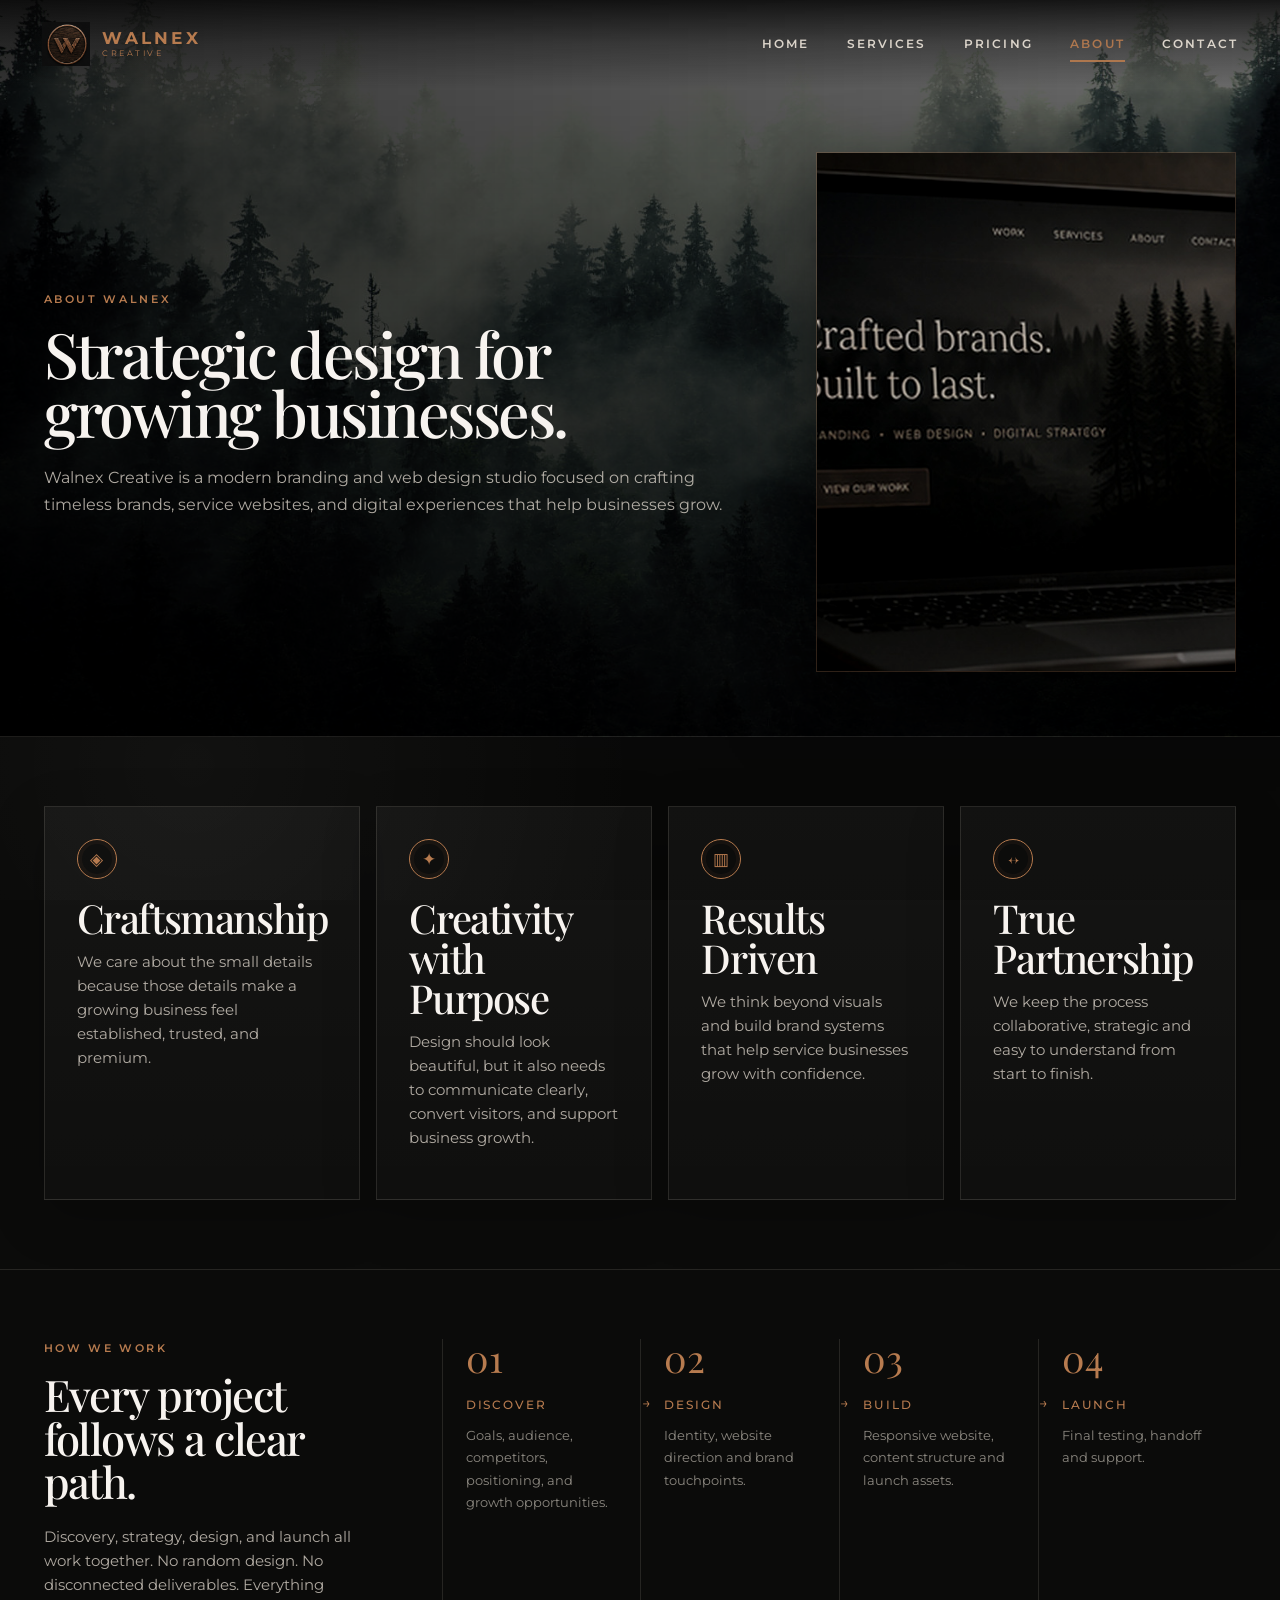
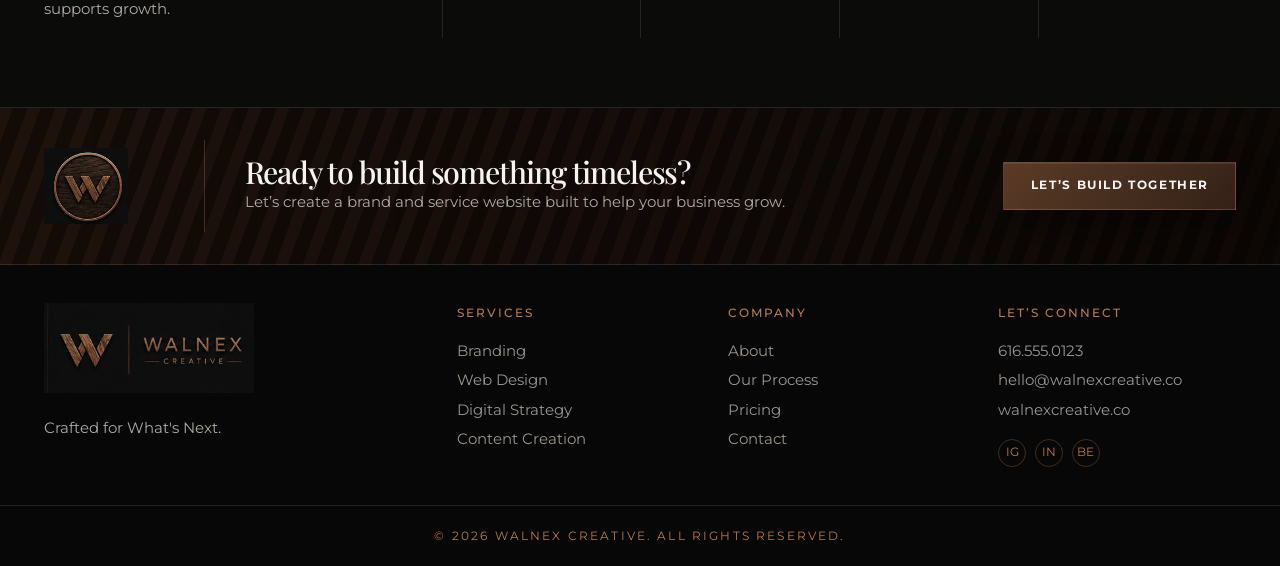
==== about.html @ 5d233078 "Add files via upload" ====
<!DOCTYPE html>
<html lang="en">
<head>
  <meta charset="UTF-8" />
  <meta name="viewport" content="width=device-width, initial-scale=1.0" />
  <meta name="description" content="Walnex Creative is a modern branding and web design studio crafting timeless brand experiences." />
  <meta name="theme-color" content="#0b0b0a" />
  <!-- Walnex Creative v2.6.4 -->
  <title>About | Walnex Creative</title>
  <link rel="preconnect" href="https://fonts.googleapis.com">
  <link rel="preconnect" href="https://fonts.gstatic.com" crossorigin>
  <link href="https://fonts.googleapis.com/css2?family=Montserrat:wght@300;400;500;600;700;800&family=Playfair+Display:wght@500;600;700;800&display=swap" rel="stylesheet">
  <link rel="icon" href="assets/images/favicon.svg" type="image/svg+xml" />
  <link rel="stylesheet" href="assets/css/styles.css" />
</head>
<body>
<div class="grain" aria-hidden="true"></div>
<header class="site-header" id="top">
  <a class="brand" href="index.html" aria-label="Walnex Creative home">
    <img class="brand-badge" src="assets/images/walnex-mark-round.png" alt="" />
    <span class="brand-copy"><strong>WALNEX</strong><small>CREATIVE</small></span>
  </a>
  <button class="nav-toggle" type="button" aria-expanded="false" aria-controls="site-nav" aria-label="Toggle navigation">
    <span></span><span></span>
  </button>
  <nav class="site-nav" id="site-nav" aria-label="Primary navigation">
    <a class="" href="index.html">Home</a>
<a class="" href="services.html">Services</a>
<a class="" href="pricing.html">Pricing</a>
<a class="active" href="about.html">About</a>
<a class="" href="contact.html">Contact</a>
  </nav>
</header>
<main>

<section class="page-hero split-hero">
  <div class="reveal">
    <p class="eyebrow">About Walnex</p>
    <h1>Strategic design for growing businesses.</h1>
    <p>Walnex Creative is a modern branding and web design studio focused on crafting timeless brands, service websites, and digital experiences that help businesses grow.</p>
  </div>
  <img class="about-image reveal" src="assets/images/work-card-laptop.jpg" alt="Dark website mockup on laptop" />
</section>

<section class="section values-grid">
  <article class="value-card reveal"><span class="circle-icon">◈</span><h2>Craftsmanship</h2><p>We care about the small details because those details make a growing business feel established, trusted, and premium.</p></article>
  <article class="value-card reveal"><span class="circle-icon">✦</span><h2>Creativity with Purpose</h2><p>Design should look beautiful, but it also needs to communicate clearly, convert visitors, and support business growth.</p></article>
  <article class="value-card reveal"><span class="circle-icon">▥</span><h2>Results Driven</h2><p>We think beyond visuals and build brand systems that help service businesses grow with confidence.</p></article>
  <article class="value-card reveal"><span class="circle-icon">↔</span><h2>True Partnership</h2><p>We keep the process collaborative, strategic and easy to understand from start to finish.</p></article>
</section>

<section class="section process-section" id="process">
  <div class="section-kicker reveal">
    <p class="eyebrow">How we work</p>
    <h2>Every project follows a clear path.</h2>
    <p>Discovery, strategy, design, and launch all work together. No random design. No disconnected deliverables. Everything supports growth.</p>
  </div>
  <div class="process-row">
    <article class="process-step reveal"><span>01</span><h3>Discover</h3><p>Goals, audience, competitors, positioning, and growth opportunities.</p></article>
    <article class="process-step reveal"><span>02</span><h3>Design</h3><p>Identity, website direction and brand touchpoints.</p></article>
    <article class="process-step reveal"><span>03</span><h3>Build</h3><p>Responsive website, content structure and launch assets.</p></article>
    <article class="process-step reveal"><span>04</span><h3>Launch</h3><p>Final testing, handoff and support.</p></article>
  </div>
</section>

</main>
<footer class="site-footer">
  <div class="footer-cta">
    <img src="assets/images/walnex-mark-round.png" alt="" />
    <div class="footer-rule"></div>
    <div>
      <h2>Ready to build something timeless?</h2>
      <p>Let’s create a brand and service website built to help your business grow.</p>
    </div>
    <a class="button wood-button" href="contact.html">Let’s build together</a>
  </div>
  <div class="footer-main">
    <div class="footer-brand">
      <img src="assets/images/walnex-logo-horizontal.png" alt="Walnex Creative" />
      <p>Crafted for What's Next.</p>
    </div>
    <div>
      <h3>Services</h3>
      <a href="services.html#branding">Branding</a>
      <a href="services.html#web">Web Design</a>
      <a href="services.html#strategy">Digital Strategy</a>
      <a href="services.html#content">Content Creation</a>
    </div>
    <div>
      <h3>Company</h3>
      <a href="about.html">About</a>
      <a href="about.html#process">Our Process</a>
      <a href="pricing.html">Pricing</a>
      <a href="contact.html">Contact</a>
    </div>
    <div>
      <h3>Let’s Connect</h3>
      <a href="tel:+16165550123">616.555.0123</a>
      <a href="mailto:hello@walnexcreative.co">hello@walnexcreative.co</a>
      <a href="https://walnexcreative.co">walnexcreative.co</a>
      <div class="social-row"><span>IG</span><span>IN</span><span>BE</span></div>
    </div>
  </div>
  <div class="footer-bottom">© <span id="year"></span> Walnex Creative. All rights reserved.</div>
</footer>
<script src="assets/js/main.js"></script>
</body>
</html>
---- assets/css/styles.css ----
:root{
  --charcoal:#0b0b0a;
  --charcoal-2:#111111;
  --ink:#171717;
  --walnut:#4b3326;
  --copper:#b77b4f;
  --copper-2:#8f5a37;
  --sand:#e9e1d6;
  --ivory:#f7f3ef;
  --slate:#6d6a67;
  --forest:#203327;
  --line:rgba(183,123,79,.32);
  --line-soft:rgba(233,225,214,.12);
  --shadow:0 28px 80px rgba(0,0,0,.55);
  --serif:"Playfair Display", Georgia, serif;
  --sans:"Montserrat", Arial, sans-serif;
}

*{box-sizing:border-box}
html{scroll-behavior:smooth}
body{
  margin:0;
  background:var(--charcoal);
  color:var(--sand);
  font-family:var(--sans);
  font-size:15.5px;
  line-height:1.65;
  overflow-x:hidden;
}
body::before{
  content:"";
  position:fixed;
  inset:0;
  pointer-events:none;
  background:
    radial-gradient(circle at 50% 0%, rgba(183,123,79,.12), transparent 42%),
    radial-gradient(circle at 15% 85%, rgba(255,255,255,.04), transparent 34%),
    linear-gradient(180deg, rgba(255,255,255,.035), transparent 20%, rgba(0,0,0,.25));
  z-index:-2;
}
.grain{
  position:fixed;
  inset:0;
  opacity:.25;
  pointer-events:none;
  z-index:999;
  mix-blend-mode:soft-light;
  background-image:
    linear-gradient(0deg, rgba(255,255,255,.03) 1px, transparent 1px),
    linear-gradient(90deg, rgba(255,255,255,.02) 1px, transparent 1px);
  background-size:5px 5px;
}
a{color:inherit;text-decoration:none}
img{display:block;max-width:100%}
p{margin:0 0 1rem;color:rgba(233,225,214,.74)}
h1,h2,h3{margin:0;color:var(--ivory);font-weight:500}
h1,h2{font-family:var(--serif)}
h1{font-size:clamp(4rem,8vw,8.8rem);line-height:.92;letter-spacing:-.04em}
h2{font-size:clamp(2.35rem,4vw,4.7rem);line-height:1;letter-spacing:-.035em}
h3{font-size:1.05rem;letter-spacing:.16em;text-transform:uppercase}
.eyebrow{
  color:var(--copper);
  text-transform:uppercase;
  font-weight:600;
  letter-spacing:.22em;
  font-size:.78rem;
  margin-bottom:1rem;
}
.copper-rule{
  width:72px;
  height:2px;
  background:var(--copper);
  margin:2rem 0 1.5rem;
}
.button{
  display:inline-flex;
  align-items:center;
  justify-content:center;
  min-height:56px;
  padding:0 2rem;
  border:1px solid var(--line);
  text-transform:uppercase;
  letter-spacing:.14em;
  font-size:.82rem;
  font-weight:700;
  transition:.35s ease;
}
.wood-button{
  color:var(--ivory);
  background:
    linear-gradient(135deg, rgba(92,60,39,.98), rgba(52,34,24,.98)),
    repeating-linear-gradient(110deg, rgba(255,255,255,.06) 0 2px, transparent 2px 9px);
  box-shadow:inset 0 1px rgba(255,255,255,.08), 0 16px 40px rgba(0,0,0,.35);
}
.button:hover{transform:translateY(-2px);border-color:rgba(183,123,79,.75);box-shadow:0 18px 50px rgba(0,0,0,.45)}
.text-link{
  display:inline-flex;
  gap:.5rem;
  align-items:center;
  color:var(--copper);
  text-transform:uppercase;
  letter-spacing:.14em;
  font-size:.82rem;
  font-weight:700;
}
.text-link span{transition:.25s ease}
.text-link:hover span{transform:translateX(4px)}

.site-header{
  position:fixed;
  inset:0 0 auto 0;
  z-index:100;
  display:flex;
  justify-content:space-between;
  align-items:center;
  padding:2rem clamp(1.2rem,4vw,4.5rem);
  background:linear-gradient(180deg, rgba(7,7,7,.86), rgba(7,7,7,.35), transparent);
  transition:.35s ease;
}
.site-header.scrolled{
  padding-top:1rem;
  padding-bottom:1rem;
  background:rgba(8,8,8,.88);
  backdrop-filter:blur(18px);
  border-bottom:1px solid var(--line-soft);
}
.brand{
  display:flex;
  align-items:center;
  gap:.75rem;
  min-width:230px;
}
.brand-badge{
  width:58px;
  height:58px;
  object-fit:contain;
}
.brand-copy strong{
  display:block;
  color:var(--copper);
  font-size:1.28rem;
  letter-spacing:.20em;
  line-height:1;
}
.brand-copy small{
  display:block;
  color:var(--copper);
  font-size:.58rem;
  letter-spacing:.32em;
  line-height:1.2;
  margin-top:.18rem;
}
.site-nav{display:flex;gap:3.1rem;align-items:center}
.site-nav a{
  position:relative;
  color:var(--sand);
  font-size:.78rem;
  text-transform:uppercase;
  letter-spacing:.20em;
  font-weight:600;
  opacity:.92;
}
.site-nav a::after{
  content:"";
  position:absolute;
  left:0;
  bottom:-.55rem;
  width:100%;
  height:2px;
  background:var(--copper);
  transform:scaleX(0);
  transform-origin:left;
  transition:.28s ease;
}
.site-nav a:hover::after,.site-nav a.active::after{transform:scaleX(1)}
.site-nav a.active{color:var(--copper)}
.nav-toggle{display:none}

.hero{
  position:relative;
  min-height:760px;
  height:100vh;
  display:flex;
  align-items:center;
  padding:9rem clamp(1.4rem,7vw,8rem) 6rem;
  border-bottom:1px solid var(--line-soft);
  overflow:hidden;
}
.hero-bg{
  position:absolute;
  inset:0;
  background:
    radial-gradient(circle at 58% 24%, rgba(233,225,214,.08), transparent 28%),
    linear-gradient(90deg, rgba(0,0,0,.88) 0%, rgba(0,0,0,.72) 34%, rgba(0,0,0,.40) 60%, rgba(0,0,0,.82) 100%),
    linear-gradient(180deg, rgba(0,0,0,.18) 0%, rgba(0,0,0,.38) 38%, rgba(0,0,0,.78) 100%),
    url("../images/forest-reference-1.png") center center / cover no-repeat;
  transform:none;
}
.hero-content{
  position:relative;
  z-index:1;
  width:min(760px, 92vw);
  margin-left:clamp(0rem,2vw,3rem);
  margin-top:5rem;
}
.hero-content h1{
  text-shadow:0 18px 38px rgba(0,0,0,.55);
}
.hero-lede{
  max-width:520px;
  font-size:1.25rem;
  color:rgba(233,225,214,.78);
  margin-bottom:2rem;
}

.service-band{
  display:grid;
  grid-template-columns:repeat(4,1fr);
  border-bottom:1px solid var(--line-soft);
  background:linear-gradient(180deg, rgba(18,18,18,.96), rgba(10,10,10,.98));
}
.band-item{
  display:flex;
  gap:1.35rem;
  min-height:142px;
  padding:2rem clamp(1.2rem,2.4vw,3rem);
  border-right:1px solid var(--line-soft);
  align-items:flex-start;
}
.band-item:last-child{border-right:0}
.circle-icon{
  flex:0 0 auto;
  width:48px;
  height:48px;
  display:grid;
  place-items:center;
  border:1px solid var(--copper);
  border-radius:999px;
  color:var(--copper);
  font-family:var(--serif);
  font-size:1.35rem;
  background:rgba(0,0,0,.35);
  box-shadow:inset 0 0 0 4px rgba(183,123,79,.06);
}
.band-item h3{color:var(--copper);font-size:.82rem;margin-bottom:.35rem}
.band-item p{font-size:.95rem;margin:0;color:rgba(233,225,214,.62)}

.section{
  padding:clamp(4rem,7vw,8rem) clamp(1.4rem,4vw,4.5rem);
  border-bottom:1px solid var(--line-soft);
}
.work-preview{
  display:grid;
  grid-template-columns:minmax(220px, 28%) 1fr;
  gap:clamp(2rem,4vw,4.5rem);
  align-items:start;
}
.section-kicker h2{margin-bottom:1.4rem}
.section-kicker p:not(.eyebrow){max-width:390px}
.case-grid{
  display:grid;
  grid-template-columns:repeat(3,1fr);
  gap:1rem;
}
.case-card{
  background:rgba(255,255,255,.035);
  border:1px solid var(--line-soft);
  overflow:hidden;
  transition:.35s ease;
}
.case-card:hover{transform:translateY(-6px);border-color:rgba(183,123,79,.55);box-shadow:var(--shadow)}
.case-card img{
  height:310px;
  width:100%;
  object-fit:cover;
  filter:saturate(.82) contrast(1.08) brightness(.72);
}
.case-card div{
  position:relative;
  padding:1.4rem 1.25rem;
  min-height:116px;
}
.case-card h3{font-size:.82rem;color:var(--ivory);margin-bottom:.4rem}
.case-card p{font-size:.95rem;margin:0;color:rgba(233,225,214,.58)}
.case-card span{
  position:absolute;
  right:1.2rem;
  bottom:1.4rem;
  color:var(--copper);
  font-size:1.4rem;
}

.process-section{
  display:grid;
  grid-template-columns:minmax(250px,28%) 1fr;
  gap:clamp(2rem,5vw,5.5rem);
}
.process-row{
  display:grid;
  grid-template-columns:repeat(4,1fr);
  gap:0;
}
.process-step{
  position:relative;
  padding:0 2rem;
  border-left:1px solid var(--line-soft);
}
.process-step::after{
  content:"→";
  position:absolute;
  top:3.3rem;
  right:-.65rem;
  color:var(--copper);
}
.process-step:last-child::after{display:none}
.process-step span{
  display:block;
  color:var(--copper);
  font-family:var(--serif);
  font-size:3rem;
  line-height:1;
  margin-bottom:1.2rem;
}
.process-step h3{color:var(--copper);font-size:.82rem;margin-bottom:.6rem}
.process-step p{font-size:.95rem;margin:0;color:rgba(233,225,214,.58)}

.footer-cta{
  display:grid;
  grid-template-columns:120px 1px 1fr auto;
  gap:2.5rem;
  align-items:center;
  padding:2.5rem clamp(1.4rem,4vw,4.5rem);
  background:
    linear-gradient(90deg, rgba(0,0,0,.30), rgba(0,0,0,.65)),
    repeating-linear-gradient(110deg, #2b1a12 0 12px, #1a100b 12px 26px);
  border-bottom:1px solid var(--line-soft);
}
.footer-cta img{width:110px;height:110px;object-fit:contain}
.footer-rule{height:92px;background:var(--line)}
.footer-cta h2{font-size:2.3rem;margin-bottom:.2rem}
.footer-cta p{margin:0}

.site-footer{background:#070707}
.footer-main{
  display:grid;
  grid-template-columns:1.6fr repeat(3,1fr);
  gap:2rem;
  padding:3rem clamp(1.4rem,4vw,4.5rem);
  border-bottom:1px solid var(--line-soft);
}
.footer-brand img{width:250px;margin-bottom:1.5rem}
.footer-main h3{
  color:var(--copper);
  font-size:.78rem;
  margin-bottom:1rem;
}
.footer-main a{
  display:block;
  color:rgba(233,225,214,.65);
  margin:.35rem 0;
}
.footer-main a:hover{color:var(--copper)}
.social-row{display:flex;gap:.55rem;margin-top:1rem}
.social-row span{
  width:28px;height:28px;display:grid;place-items:center;
  border:1px solid var(--line);border-radius:50%;color:var(--copper);font-size:.72rem;
}
.footer-bottom{
  text-align:center;
  padding:1.25rem;
  color:var(--copper);
  text-transform:uppercase;
  letter-spacing:.18em;
  font-size:.75rem;
}

/* Interior pages */
.page-hero{
  padding:12rem clamp(1.4rem,4vw,4.5rem) 5rem;
  border-bottom:1px solid var(--line-soft);
  background:
    linear-gradient(90deg, rgba(0,0,0,.86), rgba(0,0,0,.64)),
    linear-gradient(180deg, rgba(0,0,0,.15), rgba(0,0,0,.80)),
    url("../images/forest-reference-1.png") center center / cover no-repeat;
}
.compact-hero>div{max-width:860px}
.page-hero h1{
  font-size:clamp(3.5rem,6.5vw,7.3rem);
  max-width:950px;
  margin-bottom:1.4rem;
}
.page-hero p:not(.eyebrow){font-size:1.2rem;max-width:720px}
.split-hero{
  display:grid;
  grid-template-columns:1fr minmax(300px, 420px);
  gap:4rem;
  align-items:center;
}
.about-image{
  height:520px;
  width:100%;
  object-fit:cover;
  border:1px solid var(--line);
  box-shadow:var(--shadow);
  filter:saturate(.85) contrast(1.05) brightness(.8);
}
.service-detail-grid{
  display:grid;
  grid-template-columns:repeat(2,1fr);
  gap:1rem;
}
.service-detail,.value-card,.price-card,.contact-card,.proposal-card{
  background:linear-gradient(180deg, rgba(255,255,255,.045), rgba(255,255,255,.018));
  border:1px solid var(--line-soft);
  box-shadow:0 16px 50px rgba(0,0,0,.22);
}
.service-detail{
  padding:2rem;
  display:grid;
  gap:1rem;
}
.service-detail h2{font-size:3rem}
.service-detail ul,.proposal-card ol{
  margin:1rem 0 0;
  padding-left:1.2rem;
  color:rgba(233,225,214,.7);
}
.service-detail li,.proposal-card li{margin:.35rem 0}
.pricing-strip{
  display:grid;
  grid-template-columns:minmax(240px,26%) 1fr;
  gap:3rem;
}
.price-grid{
  display:grid;
  grid-template-columns:repeat(3,1fr);
  gap:1rem;
}
.price-grid.standalone{grid-template-columns:repeat(3,1fr)}
.price-card{padding:2rem;position:relative}
.price-card.featured{
  border-color:rgba(183,123,79,.72);
  background:linear-gradient(180deg, rgba(183,123,79,.14), rgba(255,255,255,.025));
}
.price-card h3{
  font-family:var(--serif);
  text-transform:none;
  letter-spacing:-.02em;
  font-size:2.3rem;
  color:var(--ivory);
}
.price-card strong{
  display:block;
  color:var(--copper);
  font-family:var(--serif);
  font-size:2.7rem;
  font-weight:500;
  margin:1rem 0;
}
.portfolio-grid{
  display:grid;
  gap:1.25rem;
}
.portfolio-card{
  display:grid;
  grid-template-columns:minmax(320px, 42%) 1fr;
  gap:0;
  border:1px solid var(--line-soft);
  background:rgba(255,255,255,.035);
  min-height:420px;
}
.portfolio-card img{
  width:100%;
  height:100%;
  object-fit:cover;
  filter:saturate(.8) contrast(1.05) brightness(.75);
}
.portfolio-card div{
  display:flex;
  flex-direction:column;
  justify-content:center;
  padding:clamp(2rem,5vw,5rem);
}
.portfolio-card h2{margin-bottom:1rem}
.values-grid{
  display:grid;
  grid-template-columns:repeat(4,1fr);
  gap:1rem;
}
.value-card{padding:2rem}
.value-card h2{
  font-size:2.5rem;
  margin:1.2rem 0 .8rem;
}
.contact-card{
  padding:2rem;
}
.contact-card img{width:180px;margin:0 0 1rem auto}
.contact-card h2{font-size:2.7rem;margin-bottom:1rem}
.contact-card a{display:block;color:var(--copper);margin:.5rem 0}
.contact-section{
  display:grid;
  grid-template-columns:1.25fr .75fr;
  gap:1rem;
  align-items:start;
}
.contact-form{
  display:grid;
  grid-template-columns:repeat(2,1fr);
  gap:1rem;
  background:rgba(255,255,255,.035);
  border:1px solid var(--line-soft);
  padding:2rem;
}
.contact-form label{
  display:grid;
  gap:.45rem;
  color:var(--copper);
  text-transform:uppercase;
  letter-spacing:.14em;
  font-size:.76rem;
  font-weight:700;
}
.contact-form label:nth-child(5){grid-column:1/-1}
input,select,textarea{
  width:100%;
  background:#090909;
  border:1px solid var(--line-soft);
  color:var(--ivory);
  padding:1rem;
  font:inherit;
  letter-spacing:0;
  text-transform:none;
}
textarea{resize:vertical}
.contact-form button{justify-self:start}
.proposal-card{padding:2rem}
.proposal-card h2{font-size:2.7rem;margin-bottom:1rem}

/* Reveal */
.reveal{opacity:0;transform:translateY(24px);transition:opacity .75s ease, transform .75s ease}
.reveal.visible{opacity:1;transform:translateY(0)}

@media (max-width: 1050px){
  .service-band,.case-grid,.price-grid,.values-grid{grid-template-columns:repeat(2,1fr)}
  .work-preview,.process-section,.pricing-strip,.contact-section,.split-hero{grid-template-columns:1fr}
  .process-row{grid-template-columns:repeat(2,1fr);gap:2rem}
  .process-step{border-left:0;border-top:1px solid var(--line-soft);padding:1.5rem 0 0}
  .process-step::after{display:none}
  .footer-cta{grid-template-columns:90px 1fr;gap:1.5rem}
  .footer-rule{display:none}
  .footer-cta .button{grid-column:1/-1;justify-self:start}
  .footer-main{grid-template-columns:1fr 1fr}
  .portfolio-card{grid-template-columns:1fr}
  .portfolio-card img{height:360px}
}

@media (max-width: 820px){
  .site-header{padding:1rem 1.2rem;background:rgba(7,7,7,.9);backdrop-filter:blur(14px)}
  .brand{min-width:0}
  .brand-badge{width:48px;height:48px}
  .brand-copy strong{font-size:1.1rem}
  .site-nav{
    position:fixed;
    top:75px;
    right:1rem;
    left:1rem;
    display:grid;
    gap:0;
    background:rgba(8,8,8,.96);
    border:1px solid var(--line);
    padding:.75rem;
    transform:translateY(-14px);
    opacity:0;
    pointer-events:none;
    transition:.25s ease;
  }
  .site-nav.open{opacity:1;transform:translateY(0);pointer-events:auto}
  .site-nav a{padding:1rem;border-bottom:1px solid var(--line-soft)}
  .site-nav a:last-child{border-bottom:0}
  .nav-toggle{
    display:grid;
    gap:6px;
    border:0;
    background:transparent;
    padding:.75rem;
  }
  .nav-toggle span{display:block;width:28px;height:2px;background:var(--copper)}
  .hero{min-height:760px;padding:8rem 1.4rem 4rem}
  h1{font-size:clamp(3.6rem,17vw,6rem)}
  .service-band,.case-grid,.price-grid,.values-grid,.service-detail-grid,.contact-form{grid-template-columns:1fr}
  .band-item{border-right:0;border-bottom:1px solid var(--line-soft)}
  .footer-main{grid-template-columns:1fr}
}


/* v2.2 Typography + service-business refinements */
.hero-content h1,
.page-hero h1,
.section-kicker h2,
.portfolio-card h2,
.price-card h3,
.value-card h2,
.contact-card h2,
.proposal-card h2 {
  font-family: var(--serif);
}

.brand-tagline {
  margin: 1.1rem 0 2rem;
  color: var(--copper);
  text-transform: uppercase;
  letter-spacing: .24em;
  font-size: .82rem;
  font-weight: 600;
}

.hero-growth-word {
  color: var(--copper);
}

.service-detail h2,
.price-card h3 {
  letter-spacing: -.035em;
}

.footer-brand .tagline-line,
.footer-tagline {
  color: var(--copper);
  text-transform: uppercase;
  letter-spacing: .22em;
  font-size: .76rem;
  margin-top: .6rem;
}

.service-outcome {
  margin-top: 1rem;
  padding-top: 1rem;
  border-top: 1px solid var(--line-soft);
  color: rgba(233,225,214,.78);
  font-weight: 500;
}

.case-card h3,
.portfolio-card .eyebrow,
.band-item h3,
.service-detail .eyebrow {
  font-family: var(--sans);
  font-weight: 700;
}



/* v2.3 hero fix
   The homepage and interior page backgrounds now use the exact uploaded forest reference image:
   assets/images/forest-reference-1.png
*/


/* ================================
   v2.4 polish: smaller scale, lighter hero, service focus
   ================================ */

body{
  font-size:14.5px;
}

.site-header{
  padding:1.25rem clamp(1.1rem,3.3vw,3.6rem);
}

.site-header.scrolled{
  padding-top:.75rem;
  padding-bottom:.75rem;
}

.brand-badge{
  width:48px;
  height:48px;
}

.brand-copy strong{
  font-size:1.08rem;
  letter-spacing:.19em;
}

.brand-copy small{
  font-size:.52rem;
  letter-spacing:.30em;
}

.site-nav{
  gap:2.35rem;
}

.site-nav a{
  font-size:.72rem;
  letter-spacing:.18em;
}

.hero{
  min-height:650px;
  height:86vh;
  padding:7.4rem clamp(1.25rem,6vw,6.8rem) 4.5rem;
}

.hero-bg{
  background:
    radial-gradient(circle at 58% 22%, rgba(233,225,214,.14), transparent 32%),
    linear-gradient(90deg, rgba(0,0,0,.78) 0%, rgba(0,0,0,.58) 34%, rgba(0,0,0,.24) 62%, rgba(0,0,0,.58) 100%),
    linear-gradient(180deg, rgba(0,0,0,.10) 0%, rgba(0,0,0,.18) 38%, rgba(0,0,0,.66) 100%),
    url("../images/hero-forest-v2-4.jpg") center center / cover no-repeat;
}

.hero-content{
  width:min(590px, 92vw);
  margin-top:3rem;
}

h1{
  font-size:clamp(3.1rem,5.8vw,6.7rem);
  line-height:.94;
}

.hero-lede{
  max-width:510px;
  font-size:1.02rem;
  line-height:1.75;
}

.eyebrow{
  font-size:.69rem;
  letter-spacing:.24em;
}

.brand-tagline{
  font-size:.68rem;
  letter-spacing:.24em;
  margin:1rem 0 1.7rem;
}

.button{
  min-height:48px;
  padding:0 1.65rem;
  font-size:.72rem;
}

.service-band{
  grid-template-columns:repeat(4,1fr);
}

.band-item{
  min-height:112px;
  padding:1.45rem clamp(1rem,2vw,2.1rem);
  gap:1rem;
}

.circle-icon{
  width:40px;
  height:40px;
  font-size:1.05rem;
}

.band-item h3{
  font-size:.72rem;
}

.band-item p{
  font-size:.82rem;
}

.section{
  padding:clamp(3.3rem,5.4vw,6.1rem) clamp(1.25rem,3.4vw,3.8rem);
}

.services-preview{
  display:grid;
  grid-template-columns:minmax(245px, 30%) 1fr;
  gap:clamp(2rem,4vw,4rem);
  align-items:start;
}

.service-card-grid{
  display:grid;
  grid-template-columns:repeat(3,1fr);
  gap:1rem;
}

.service-card{
  background:linear-gradient(180deg, rgba(255,255,255,.045), rgba(255,255,255,.018));
  border:1px solid var(--line-soft);
  padding:1.55rem;
  min-height:260px;
}

.service-card h3{
  margin:1.25rem 0 .75rem;
  color:var(--ivory);
  font-size:.82rem;
}

.service-card p{
  font-size:.92rem;
}

.section-kicker h2{
  font-size:clamp(2rem,3.4vw,3.9rem);
}

.process-row{
  gap:0;
}

.process-step{
  padding:0 1.45rem;
}

.process-step span{
  font-size:2.35rem;
}

.process-step h3{
  font-size:.72rem;
}

.process-step p{
  font-size:.84rem;
}

.page-hero{
  padding:9.5rem clamp(1.25rem,3.4vw,3.8rem) 4rem;
  background:
    linear-gradient(90deg, rgba(0,0,0,.76), rgba(0,0,0,.50)),
    linear-gradient(180deg, rgba(0,0,0,.08), rgba(0,0,0,.64)),
    url("../images/hero-forest-v2-4.jpg") center center / cover no-repeat;
}

.page-hero h1{
  font-size:clamp(2.85rem,4.9vw,5.8rem);
  max-width:820px;
}

.page-hero p:not(.eyebrow){
  font-size:1.02rem;
  max-width:680px;
}

.service-detail{
  padding:1.55rem;
}

.service-detail h2{
  font-size:clamp(2rem,3vw,3rem);
}

.price-card{
  padding:1.6rem;
}

.price-card h3{
  font-size:2rem;
}

.price-card strong{
  font-size:2.25rem;
}

.footer-cta{
  padding:2rem clamp(1.25rem,3.4vw,3.8rem);
}

.footer-cta img{
  width:84px;
  height:84px;
}

.footer-cta h2{
  font-size:1.9rem;
}

.footer-main{
  padding:2.4rem clamp(1.25rem,3.4vw,3.8rem);
}

.footer-brand img{
  width:210px;
}

/* Hide any old client/case-card styling from the homepage if cached markup appears */
.case-grid,
.work-preview{
  display:none !important;
}

@media (max-width:1050px){
  .services-preview{
    grid-template-columns:1fr;
  }
  .service-card-grid{
    grid-template-columns:repeat(2,1fr);
  }
  .hero{
    height:auto;
    min-height:650px;
  }
}

@media (max-width:820px){
  .service-card-grid,
  .service-band{
    grid-template-columns:1fr;
  }
  .hero{
    min-height:620px;
    padding-top:7rem;
  }
  h1{
    font-size:clamp(3rem,13vw,4.8rem);
  }
  .site-nav{
    gap:0;
  }
}
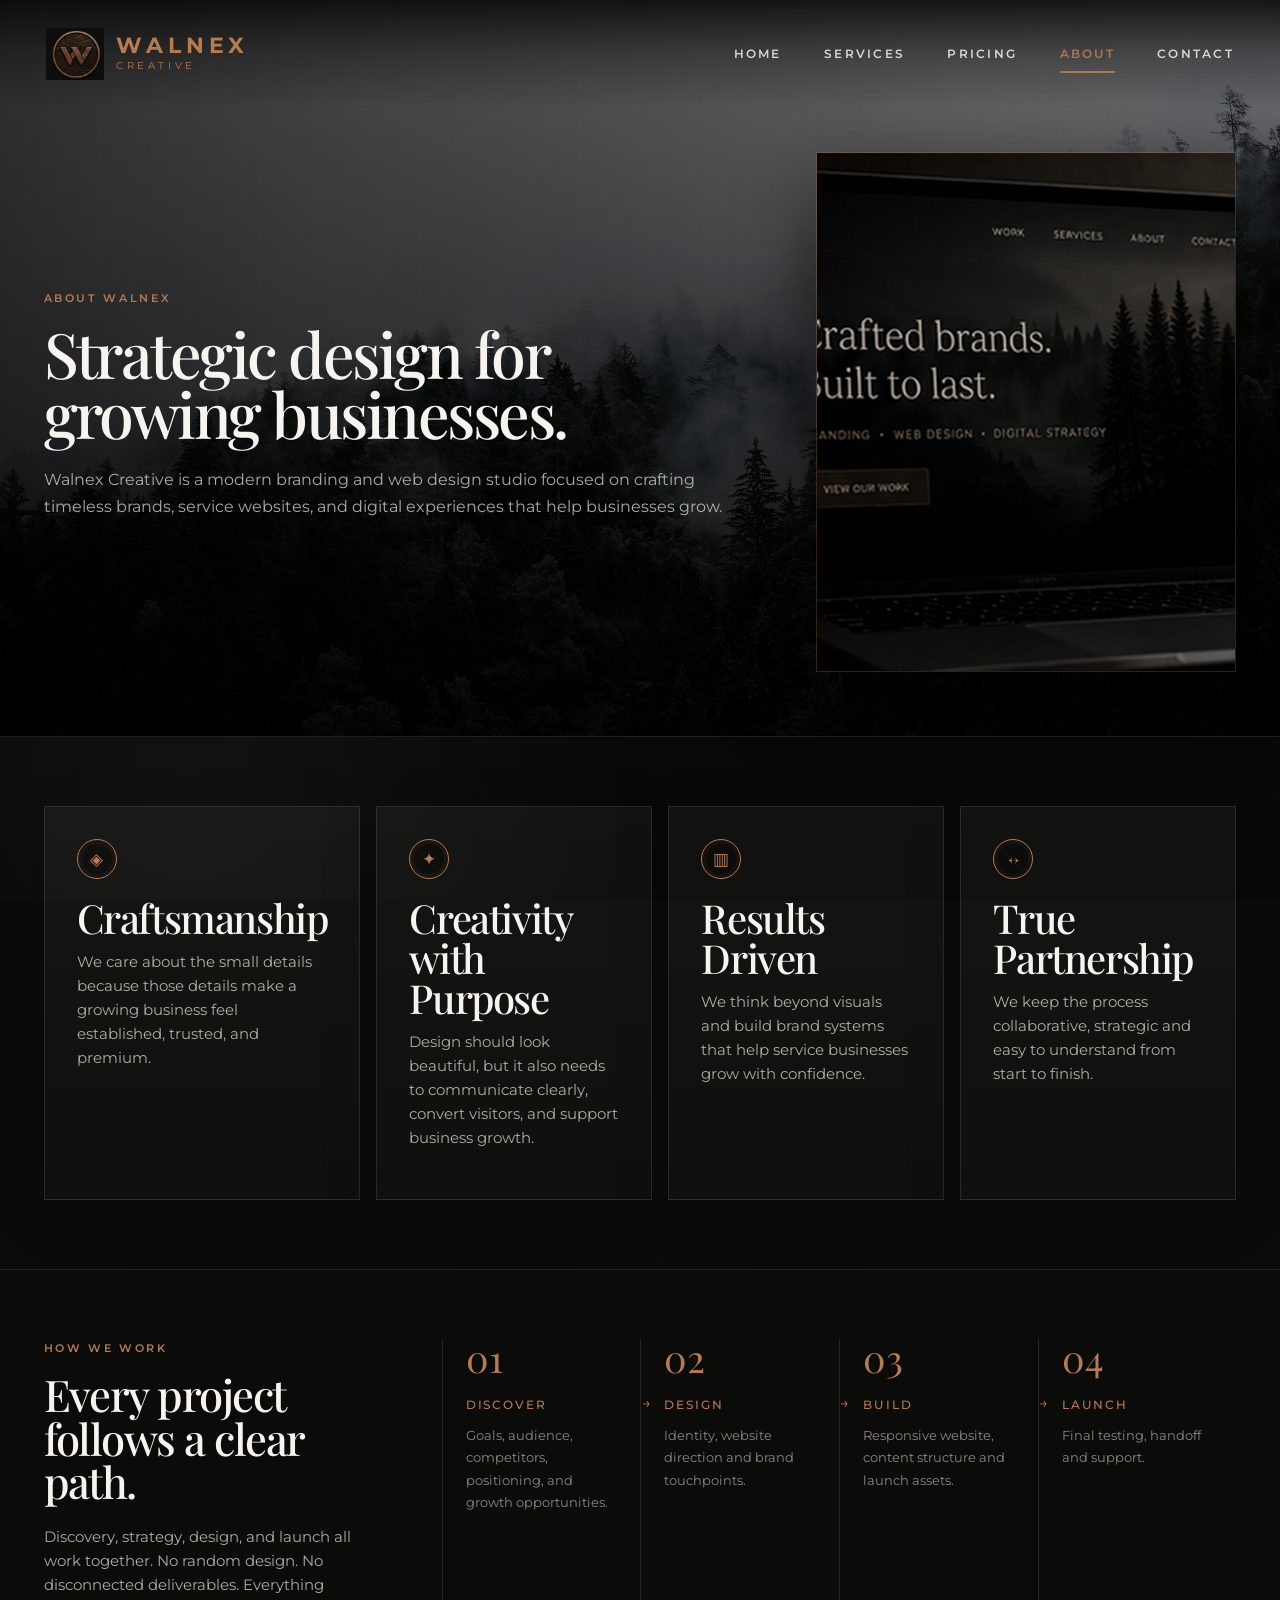
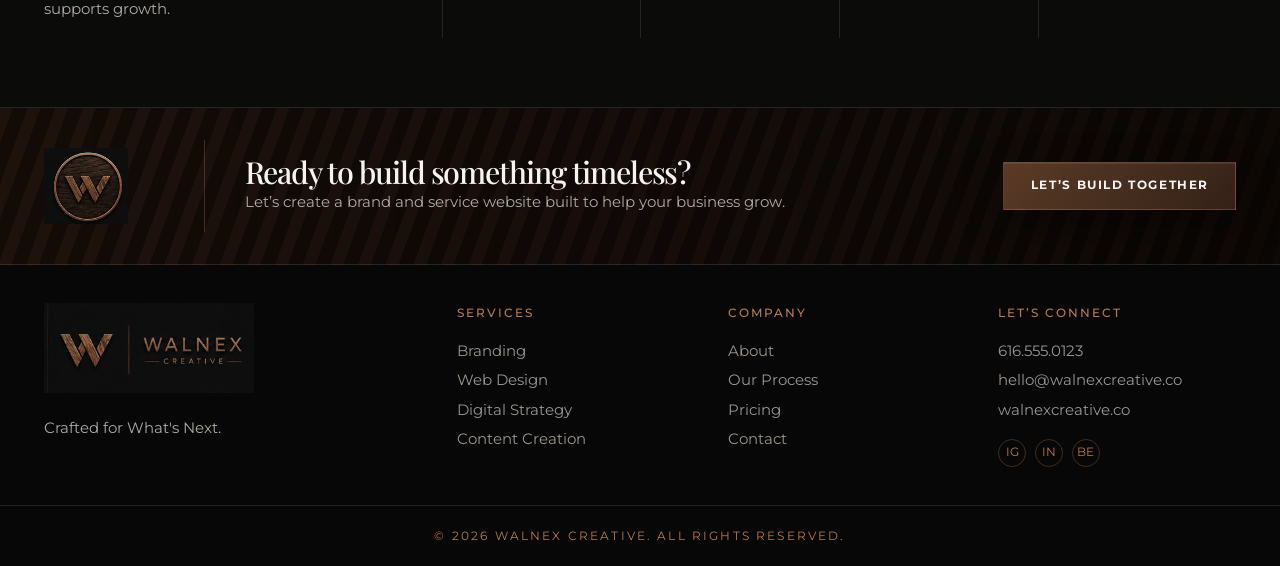
==== commit 0cb0923e: "Add files via upload" ====
--- a/about.html
+++ b/about.html
@@ -5,7 +5,7 @@
   <meta name="viewport" content="width=device-width, initial-scale=1.0" />
   <meta name="description" content="Walnex Creative is a modern branding and web design studio crafting timeless brand experiences." />
   <meta name="theme-color" content="#0b0b0a" />
-  <!-- Walnex Creative v2.6.4 -->
+  <!-- Walnex Creative v2.7.4 -->
   <title>About | Walnex Creative</title>
   <link rel="preconnect" href="https://fonts.googleapis.com">
   <link rel="preconnect" href="https://fonts.gstatic.com" crossorigin>
--- a/assets/css/styles.css
+++ b/assets/css/styles.css
@@ -922,3 +922,310 @@
     gap:0;
   }
 }
+
+
+/* ================================
+   v2.5 corrections
+   - Different hero image
+   - No cut-off hero
+   - Single-line tagline
+   - Smaller/more palatable scale
+   - No fake client portfolio
+   ================================ */
+
+.hero{
+  min-height:760px;
+  height:auto;
+  padding-top:7.2rem;
+  padding-bottom:5.25rem;
+  display:flex;
+  align-items:center;
+}
+
+.hero-bg{
+  background:
+    radial-gradient(circle at 58% 20%, rgba(255,255,255,.15), transparent 36%),
+    linear-gradient(90deg, rgba(0,0,0,.74) 0%, rgba(0,0,0,.54) 34%, rgba(0,0,0,.20) 64%, rgba(0,0,0,.56) 100%),
+    linear-gradient(180deg, rgba(0,0,0,.08) 0%, rgba(0,0,0,.18) 40%, rgba(0,0,0,.64) 100%),
+    url("../images/hero-forest-v2-5.jpg") center center / cover no-repeat !important;
+  transform:none;
+}
+
+.hero-content{
+  width:min(600px, 92vw);
+  margin-top:2.25rem;
+}
+
+h1{
+  font-size:clamp(3rem,5.45vw,6.15rem);
+  line-height:.96;
+}
+
+.hero-lede{
+  font-size:1rem;
+  line-height:1.72;
+  max-width:520px;
+  margin-bottom:1.25rem;
+}
+
+.brand-tagline{
+  display:block;
+  white-space:nowrap;
+  width:max-content;
+  max-width:100%;
+  font-size:.68rem;
+  letter-spacing:.22em;
+  margin:1rem 0 1.55rem;
+}
+
+.copper-rule{
+  margin:1.45rem 0 1.1rem;
+}
+
+.compact-service-band{
+  grid-template-columns:repeat(4,1fr);
+}
+
+.band-item{
+  min-height:104px;
+}
+
+.services-preview,
+.package-section{
+  display:grid;
+  grid-template-columns:minmax(240px, 30%) 1fr;
+  gap:clamp(2rem,4vw,4rem);
+  align-items:start;
+}
+
+.service-card-grid{
+  display:grid;
+  grid-template-columns:repeat(3,1fr);
+  gap:1rem;
+}
+
+.service-card{
+  background:linear-gradient(180deg, rgba(255,255,255,.045), rgba(255,255,255,.018));
+  border:1px solid var(--line-soft);
+  padding:1.55rem;
+  min-height:245px;
+}
+
+.service-card h3{
+  margin:1.15rem 0 .65rem;
+  color:var(--ivory);
+  font-size:.82rem;
+}
+
+.service-card p{
+  font-size:.9rem;
+}
+
+/* hard-hide legacy fake client/portfolio cards if any browser cache/old section remains */
+.work-preview,
+.case-grid,
+.case-card{
+  display:none !important;
+}
+
+.page-hero{
+  background:
+    linear-gradient(90deg, rgba(0,0,0,.76), rgba(0,0,0,.48)),
+    linear-gradient(180deg, rgba(0,0,0,.08), rgba(0,0,0,.64)),
+    url("../images/hero-forest-v2-5.jpg") center center / cover no-repeat !important;
+}
+
+@media (max-width:1050px){
+  .hero{
+    min-height:720px;
+  }
+  .services-preview,
+  .package-section{
+    grid-template-columns:1fr;
+  }
+  .service-card-grid{
+    grid-template-columns:repeat(2,1fr);
+  }
+}
+
+@media (max-width:820px){
+  .hero{
+    min-height:680px;
+    padding-top:6.8rem;
+    padding-bottom:4rem;
+  }
+  .service-card-grid,
+  .compact-service-band{
+    grid-template-columns:1fr;
+  }
+  .brand-tagline{
+    white-space:normal;
+    width:auto;
+  }
+}
+
+
+/* ================================
+   v2.6 approved mockup match
+   ================================ */
+
+.site-header{
+  padding:1.55rem clamp(1.2rem,3.6vw,4.1rem);
+}
+
+.brand-badge{
+  width:58px;
+  height:58px;
+}
+
+.brand-copy strong{
+  font-size:1.38rem;
+  letter-spacing:.22em;
+}
+
+.brand-copy small{
+  font-size:.62rem;
+  letter-spacing:.36em;
+}
+
+.site-nav{
+  gap:2.65rem;
+}
+
+.site-nav a{
+  font-size:.78rem;
+  letter-spacing:.18em;
+}
+
+.hero-v26{
+  min-height:760px;
+  height:76vh;
+  max-height:840px;
+  padding:8.7rem clamp(1.25rem,5.8vw,6.5rem) 4.2rem;
+  align-items:center;
+}
+
+.hero-v26 .hero-bg{
+  background:
+    radial-gradient(circle at 58% 20%, rgba(233,225,214,.12), transparent 30%),
+    linear-gradient(90deg, rgba(0,0,0,.74) 0%, rgba(0,0,0,.52) 36%, rgba(0,0,0,.18) 64%, rgba(0,0,0,.56) 100%),
+    linear-gradient(180deg, rgba(0,0,0,.12) 0%, rgba(0,0,0,.18) 40%, rgba(0,0,0,.74) 100%),
+    url("../images/hero-approved-mountain-forest-v2-6.jpg") center center / cover no-repeat !important;
+  transform:none;
+}
+
+.hero-v26 .hero-content{
+  width:min(680px, 92vw);
+  margin-top:3rem;
+}
+
+.hero-v26 h1{
+  font-size:clamp(3.2rem,5.65vw,6.55rem);
+  line-height:.98;
+  letter-spacing:-.045em;
+}
+
+.hero-v26 .hero-lede{
+  font-size:1.08rem;
+  line-height:1.68;
+  max-width:520px;
+  margin-bottom:2rem;
+}
+
+.hero-v26 .copper-rule{
+  width:76px;
+  margin:1.55rem 0 1.25rem;
+}
+
+.hero-v26 .button{
+  min-width:250px;
+}
+
+.service-band{
+  background:linear-gradient(180deg, rgba(20,20,20,.98), rgba(11,11,10,.99));
+}
+
+.compact-service-band{
+  grid-template-columns:repeat(4,1fr);
+}
+
+.compact-service-band .band-item{
+  min-height:126px;
+  padding:1.65rem clamp(1rem,2.2vw,2.45rem);
+}
+
+.compact-service-band .circle-icon{
+  width:54px;
+  height:54px;
+  font-size:1.35rem;
+}
+
+.compact-service-band .band-item h3{
+  font-size:.76rem;
+  letter-spacing:.17em;
+}
+
+.compact-service-band .band-item p{
+  font-size:.84rem;
+  line-height:1.55;
+}
+
+.services-preview,
+.package-section{
+  display:grid;
+  grid-template-columns:minmax(250px, 28%) 1fr;
+  gap:clamp(2rem,4.4vw,4.4rem);
+}
+
+.service-card-grid{
+  display:grid;
+  grid-template-columns:repeat(3,1fr);
+  gap:1rem;
+}
+
+.service-card{
+  background:linear-gradient(180deg, rgba(255,255,255,.045), rgba(255,255,255,.018));
+  border:1px solid var(--line-soft);
+  padding:1.65rem;
+  min-height:245px;
+}
+
+.service-card h3{
+  margin:1.15rem 0 .65rem;
+  color:var(--ivory);
+  font-size:.82rem;
+}
+
+.work-preview,
+.case-grid,
+.case-card{
+  display:none !important;
+}
+
+@media (max-width:1050px){
+  .hero-v26{
+    height:auto;
+    min-height:720px;
+  }
+  .services-preview,
+  .package-section{
+    grid-template-columns:1fr;
+  }
+  .service-card-grid{
+    grid-template-columns:repeat(2,1fr);
+  }
+}
+
+@media (max-width:820px){
+  .hero-v26{
+    min-height:700px;
+    padding-top:7rem;
+  }
+  .hero-v26 h1{
+    font-size:clamp(3rem,13vw,5rem);
+  }
+  .service-card-grid,
+  .compact-service-band{
+    grid-template-columns:1fr;
+  }
+}
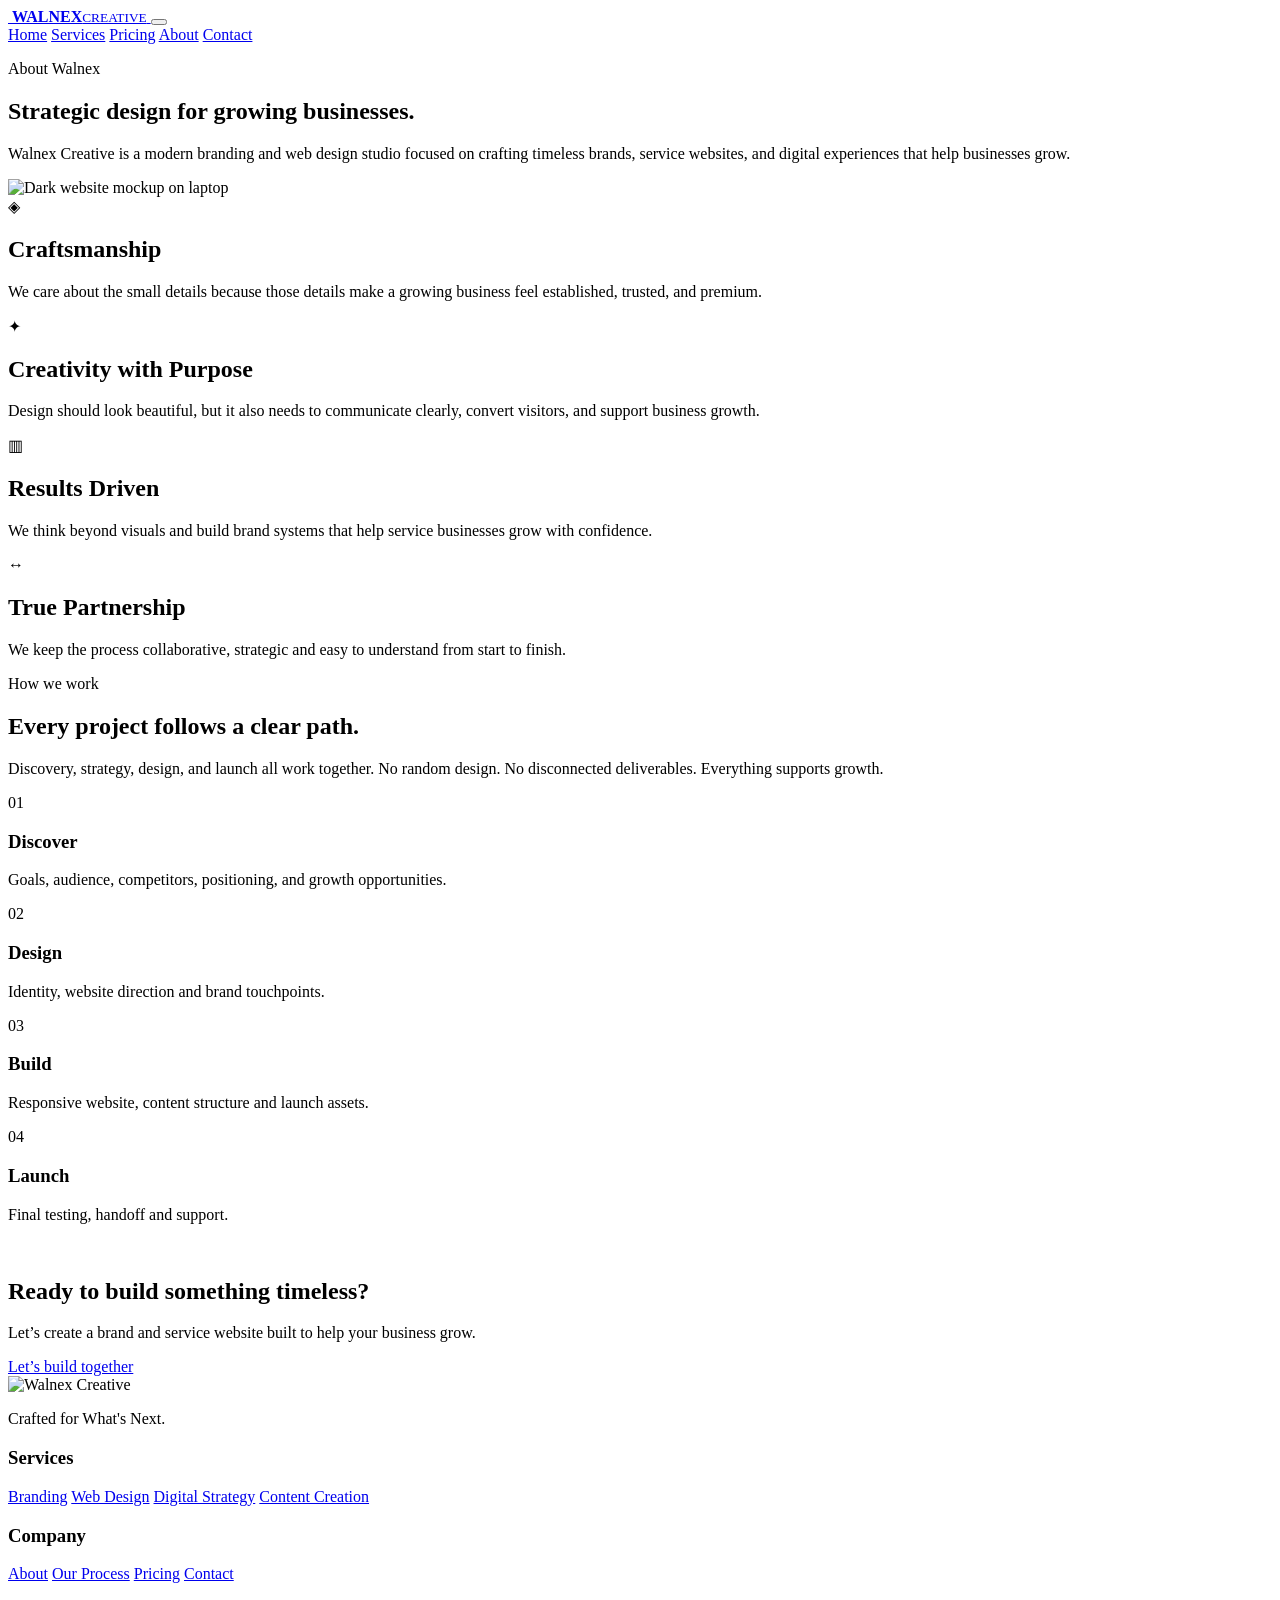
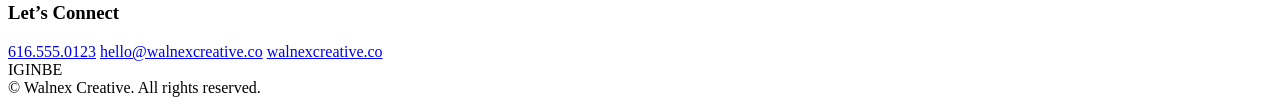
==== commit 9e5dd9bb: "Add files via upload" ====
--- a/about.html
+++ b/about.html
@@ -5,7 +5,7 @@
   <meta name="viewport" content="width=device-width, initial-scale=1.0" />
   <meta name="description" content="Walnex Creative is a modern branding and web design studio crafting timeless brand experiences." />
   <meta name="theme-color" content="#0b0b0a" />
-  <!-- Walnex Creative v2.7.4 -->
+  <!-- Walnex Creative v2.8.3.1.4 -->
   <title>About | Walnex Creative</title>
   <link rel="preconnect" href="https://fonts.googleapis.com">
   <link rel="preconnect" href="https://fonts.gstatic.com" crossorigin>
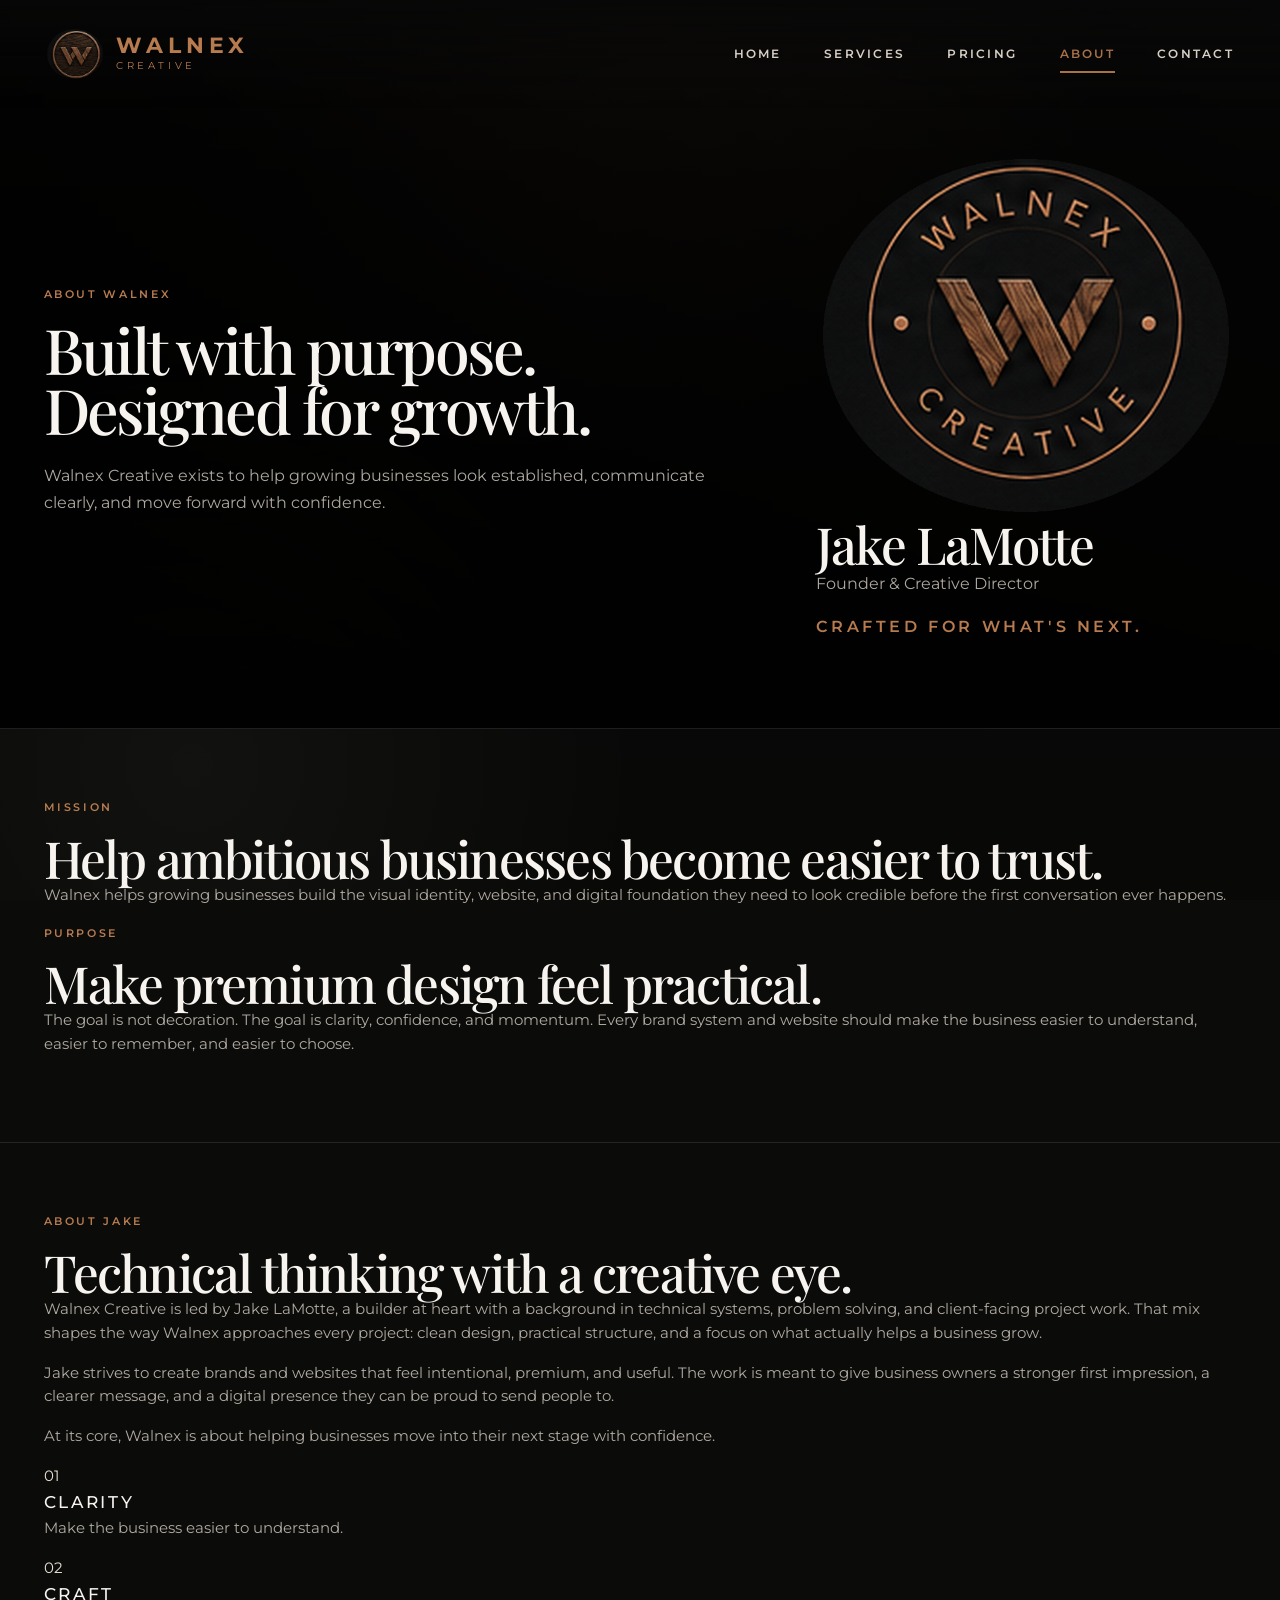
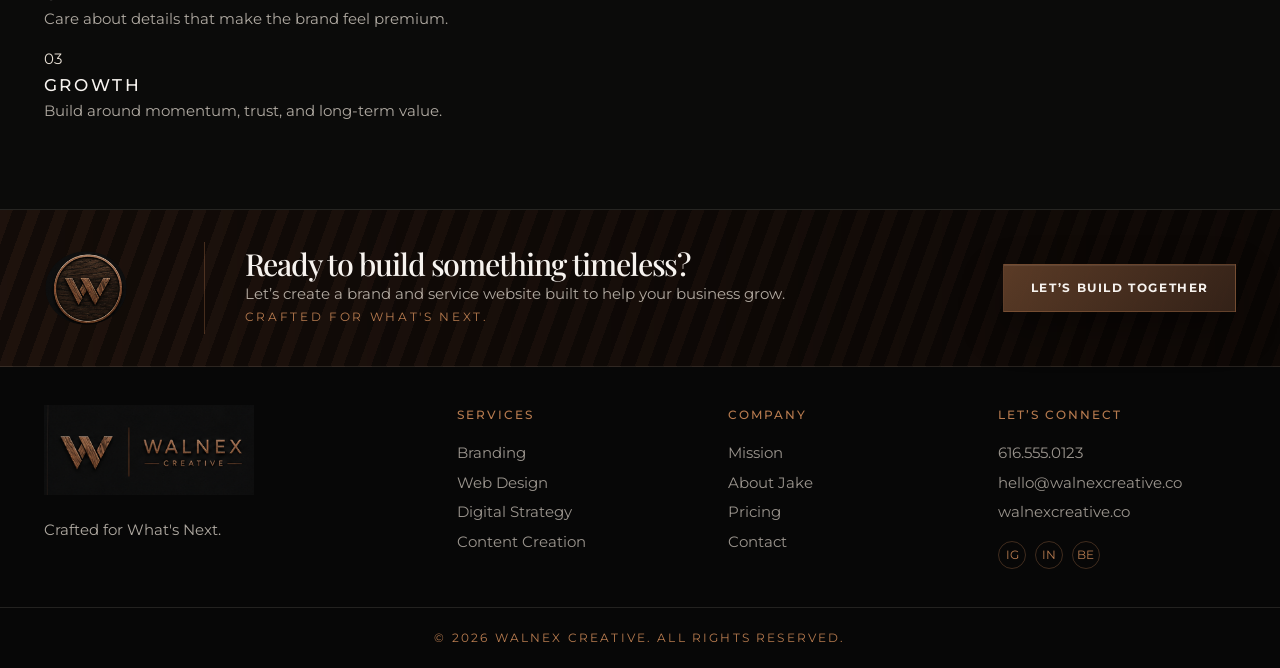
==== commit 16cff128: "Add files via upload" ====
--- a/about.html
+++ b/about.html
@@ -3,10 +3,10 @@
 <head>
   <meta charset="UTF-8" />
   <meta name="viewport" content="width=device-width, initial-scale=1.0" />
-  <meta name="description" content="Walnex Creative is a modern branding and web design studio crafting timeless brand experiences." />
+  <meta name="description" content="Mission, purpose, and founder bio for Walnex Creative." />
   <meta name="theme-color" content="#0b0b0a" />
-  <!-- Walnex Creative v2.8.3.1.4 -->
-  <title>About | Walnex Creative</title>
+  <!-- Walnex Creative v2.8.4 -->
+  <title>About | Walnex Creative v2.8.4</title>
   <link rel="preconnect" href="https://fonts.googleapis.com">
   <link rel="preconnect" href="https://fonts.gstatic.com" crossorigin>
   <link href="https://fonts.googleapis.com/css2?family=Montserrat:wght@300;400;500;600;700;800&family=Playfair+Display:wght@500;600;700;800&display=swap" rel="stylesheet">
@@ -25,10 +25,10 @@
   </button>
   <nav class="site-nav" id="site-nav" aria-label="Primary navigation">
     <a class="" href="index.html">Home</a>
-<a class="" href="services.html">Services</a>
-<a class="" href="pricing.html">Pricing</a>
-<a class="active" href="about.html">About</a>
-<a class="" href="contact.html">Contact</a>
+    <a class="" href="services.html">Services</a>
+    <a class="" href="pricing.html">Pricing</a>
+    <a class="active" href="about.html">About</a>
+    <a class="" href="contact.html">Contact</a>
   </nav>
 </header>
 <main>
@@ -36,30 +36,44 @@
 <section class="page-hero split-hero">
   <div class="reveal">
     <p class="eyebrow">About Walnex</p>
-    <h1>Strategic design for growing businesses.</h1>
-    <p>Walnex Creative is a modern branding and web design studio focused on crafting timeless brands, service websites, and digital experiences that help businesses grow.</p>
+    <h1>Built with purpose. Designed for growth.</h1>
+    <p>Walnex Creative exists to help growing businesses look established, communicate clearly, and move forward with confidence.</p>
   </div>
-  <img class="about-image reveal" src="assets/images/work-card-laptop.jpg" alt="Dark website mockup on laptop" />
+  <div class="about-profile-card reveal">
+    <img src="assets/images/walnex-stamp.png" alt="" />
+    <h2>Jake LaMotte</h2>
+    <p>Founder & Creative Director</p>
+    <p class="brand-tagline">Crafted for What's Next.</p>
+  </div>
 </section>
 
-<section class="section values-grid">
-  <article class="value-card reveal"><span class="circle-icon">◈</span><h2>Craftsmanship</h2><p>We care about the small details because those details make a growing business feel established, trusted, and premium.</p></article>
-  <article class="value-card reveal"><span class="circle-icon">✦</span><h2>Creativity with Purpose</h2><p>Design should look beautiful, but it also needs to communicate clearly, convert visitors, and support business growth.</p></article>
-  <article class="value-card reveal"><span class="circle-icon">▥</span><h2>Results Driven</h2><p>We think beyond visuals and build brand systems that help service businesses grow with confidence.</p></article>
-  <article class="value-card reveal"><span class="circle-icon">↔</span><h2>True Partnership</h2><p>We keep the process collaborative, strategic and easy to understand from start to finish.</p></article>
+<section class="section mission-grid">
+  <article class="mission-card reveal">
+    <p class="eyebrow">Mission</p>
+    <h2>Help ambitious businesses become easier to trust.</h2>
+    <p>Walnex helps growing businesses build the visual identity, website, and digital foundation they need to look credible before the first conversation ever happens.</p>
+  </article>
+
+  <article class="mission-card reveal">
+    <p class="eyebrow">Purpose</p>
+    <h2>Make premium design feel practical.</h2>
+    <p>The goal is not decoration. The goal is clarity, confidence, and momentum. Every brand system and website should make the business easier to understand, easier to remember, and easier to choose.</p>
+  </article>
 </section>
 
-<section class="section process-section" id="process">
-  <div class="section-kicker reveal">
-    <p class="eyebrow">How we work</p>
-    <h2>Every project follows a clear path.</h2>
-    <p>Discovery, strategy, design, and launch all work together. No random design. No disconnected deliverables. Everything supports growth.</p>
+<section class="section bio-section" id="bio">
+  <div class="bio-copy reveal">
+    <p class="eyebrow">About Jake</p>
+    <h2>Technical thinking with a creative eye.</h2>
+    <p>Walnex Creative is led by Jake LaMotte, a builder at heart with a background in technical systems, problem solving, and client-facing project work. That mix shapes the way Walnex approaches every project: clean design, practical structure, and a focus on what actually helps a business grow.</p>
+    <p>Jake strives to create brands and websites that feel intentional, premium, and useful. The work is meant to give business owners a stronger first impression, a clearer message, and a digital presence they can be proud to send people to.</p>
+    <p>At its core, Walnex is about helping businesses move into their next stage with confidence.</p>
   </div>
-  <div class="process-row">
-    <article class="process-step reveal"><span>01</span><h3>Discover</h3><p>Goals, audience, competitors, positioning, and growth opportunities.</p></article>
-    <article class="process-step reveal"><span>02</span><h3>Design</h3><p>Identity, website direction and brand touchpoints.</p></article>
-    <article class="process-step reveal"><span>03</span><h3>Build</h3><p>Responsive website, content structure and launch assets.</p></article>
-    <article class="process-step reveal"><span>04</span><h3>Launch</h3><p>Final testing, handoff and support.</p></article>
+
+  <div class="bio-values reveal">
+    <article><span>01</span><h3>Clarity</h3><p>Make the business easier to understand.</p></article>
+    <article><span>02</span><h3>Craft</h3><p>Care about details that make the brand feel premium.</p></article>
+    <article><span>03</span><h3>Growth</h3><p>Build around momentum, trust, and long-term value.</p></article>
   </div>
 </section>
 
@@ -71,6 +85,7 @@
     <div>
       <h2>Ready to build something timeless?</h2>
       <p>Let’s create a brand and service website built to help your business grow.</p>
+      <p class="footer-tagline">Crafted for What's Next.</p>
     </div>
     <a class="button wood-button" href="contact.html">Let’s build together</a>
   </div>
@@ -88,8 +103,8 @@
     </div>
     <div>
       <h3>Company</h3>
-      <a href="about.html">About</a>
-      <a href="about.html#process">Our Process</a>
+      <a href="about.html">Mission</a>
+      <a href="about.html#bio">About Jake</a>
       <a href="pricing.html">Pricing</a>
       <a href="contact.html">Contact</a>
     </div>
--- a/assets/css/styles.css
+++ b/assets/css/styles.css
@@ -0,0 +1,1442 @@
+
+:root{
+  --charcoal:#0b0b0a;
+  --charcoal-2:#111111;
+  --ink:#171717;
+  --walnut:#4b3326;
+  --copper:#b77b4f;
+  --copper-2:#8f5a37;
+  --sand:#e9e1d6;
+  --ivory:#f7f3ef;
+  --slate:#6d6a67;
+  --forest:#203327;
+  --line:rgba(183,123,79,.32);
+  --line-soft:rgba(233,225,214,.12);
+  --shadow:0 28px 80px rgba(0,0,0,.55);
+  --serif:"Playfair Display", Georgia, serif;
+  --sans:"Montserrat", Arial, sans-serif;
+}
+
+*{box-sizing:border-box}
+html{scroll-behavior:smooth}
+body{
+  margin:0;
+  background:var(--charcoal);
+  color:var(--sand);
+  font-family:var(--sans);
+  font-size:15.5px;
+  line-height:1.65;
+  overflow-x:hidden;
+}
+body::before{
+  content:"";
+  position:fixed;
+  inset:0;
+  pointer-events:none;
+  background:
+    radial-gradient(circle at 50% 0%, rgba(183,123,79,.12), transparent 42%),
+    radial-gradient(circle at 15% 85%, rgba(255,255,255,.04), transparent 34%),
+    linear-gradient(180deg, rgba(255,255,255,.035), transparent 20%, rgba(0,0,0,.25));
+  z-index:-2;
+}
+.grain{
+  position:fixed;
+  inset:0;
+  opacity:.25;
+  pointer-events:none;
+  z-index:999;
+  mix-blend-mode:soft-light;
+  background-image:
+    linear-gradient(0deg, rgba(255,255,255,.03) 1px, transparent 1px),
+    linear-gradient(90deg, rgba(255,255,255,.02) 1px, transparent 1px);
+  background-size:5px 5px;
+}
+a{color:inherit;text-decoration:none}
+img{display:block;max-width:100%}
+p{margin:0 0 1rem;color:rgba(233,225,214,.74)}
+h1,h2,h3{margin:0;color:var(--ivory);font-weight:500}
+h1,h2{font-family:var(--serif)}
+h1{font-size:clamp(4rem,8vw,8.8rem);line-height:.92;letter-spacing:-.04em}
+h2{font-size:clamp(2.35rem,4vw,4.7rem);line-height:1;letter-spacing:-.035em}
+h3{font-size:1.05rem;letter-spacing:.16em;text-transform:uppercase}
+.eyebrow{
+  color:var(--copper);
+  text-transform:uppercase;
+  font-weight:600;
+  letter-spacing:.22em;
+  font-size:.78rem;
+  margin-bottom:1rem;
+}
+.copper-rule{
+  width:72px;
+  height:2px;
+  background:var(--copper);
+  margin:2rem 0 1.5rem;
+}
+.button{
+  display:inline-flex;
+  align-items:center;
+  justify-content:center;
+  min-height:56px;
+  padding:0 2rem;
+  border:1px solid var(--line);
+  text-transform:uppercase;
+  letter-spacing:.14em;
+  font-size:.82rem;
+  font-weight:700;
+  transition:.35s ease;
+}
+.wood-button{
+  color:var(--ivory);
+  background:
+    linear-gradient(135deg, rgba(92,60,39,.98), rgba(52,34,24,.98)),
+    repeating-linear-gradient(110deg, rgba(255,255,255,.06) 0 2px, transparent 2px 9px);
+  box-shadow:inset 0 1px rgba(255,255,255,.08), 0 16px 40px rgba(0,0,0,.35);
+}
+.button:hover{transform:translateY(-2px);border-color:rgba(183,123,79,.75);box-shadow:0 18px 50px rgba(0,0,0,.45)}
+.text-link{
+  display:inline-flex;
+  gap:.5rem;
+  align-items:center;
+  color:var(--copper);
+  text-transform:uppercase;
+  letter-spacing:.14em;
+  font-size:.82rem;
+  font-weight:700;
+}
+.text-link span{transition:.25s ease}
+.text-link:hover span{transform:translateX(4px)}
+
+.site-header{
+  position:fixed;
+  inset:0 0 auto 0;
+  z-index:100;
+  display:flex;
+  justify-content:space-between;
+  align-items:center;
+  padding:2rem clamp(1.2rem,4vw,4.5rem);
+  background:linear-gradient(180deg, rgba(7,7,7,.86), rgba(7,7,7,.35), transparent);
+  transition:.35s ease;
+}
+.site-header.scrolled{
+  padding-top:1rem;
+  padding-bottom:1rem;
+  background:rgba(8,8,8,.88);
+  backdrop-filter:blur(18px);
+  border-bottom:1px solid var(--line-soft);
+}
+.brand{
+  display:flex;
+  align-items:center;
+  gap:.75rem;
+  min-width:230px;
+}
+.brand-badge{
+  width:58px;
+  height:58px;
+  object-fit:contain;
+}
+.brand-copy strong{
+  display:block;
+  color:var(--copper);
+  font-size:1.28rem;
+  letter-spacing:.20em;
+  line-height:1;
+}
+.brand-copy small{
+  display:block;
+  color:var(--copper);
+  font-size:.58rem;
+  letter-spacing:.32em;
+  line-height:1.2;
+  margin-top:.18rem;
+}
+.site-nav{display:flex;gap:3.1rem;align-items:center}
+.site-nav a{
+  position:relative;
+  color:var(--sand);
+  font-size:.78rem;
+  text-transform:uppercase;
+  letter-spacing:.20em;
+  font-weight:600;
+  opacity:.92;
+}
+.site-nav a::after{
+  content:"";
+  position:absolute;
+  left:0;
+  bottom:-.55rem;
+  width:100%;
+  height:2px;
+  background:var(--copper);
+  transform:scaleX(0);
+  transform-origin:left;
+  transition:.28s ease;
+}
+.site-nav a:hover::after,.site-nav a.active::after{transform:scaleX(1)}
+.site-nav a.active{color:var(--copper)}
+.nav-toggle{display:none}
+
+.hero{
+  position:relative;
+  min-height:760px;
+  height:100vh;
+  display:flex;
+  align-items:center;
+  padding:9rem clamp(1.4rem,7vw,8rem) 6rem;
+  border-bottom:1px solid var(--line-soft);
+  overflow:hidden;
+}
+.hero-bg{
+  position:absolute;
+  inset:0;
+  background:
+    radial-gradient(circle at 58% 24%, rgba(233,225,214,.08), transparent 28%),
+    linear-gradient(90deg, rgba(0,0,0,.88) 0%, rgba(0,0,0,.72) 34%, rgba(0,0,0,.40) 60%, rgba(0,0,0,.82) 100%),
+    linear-gradient(180deg, rgba(0,0,0,.18) 0%, rgba(0,0,0,.38) 38%, rgba(0,0,0,.78) 100%),
+    url("../images/forest-reference-1.png") center center / cover no-repeat;
+  transform:none;
+}
+.hero-content{
+  position:relative;
+  z-index:1;
+  width:min(760px, 92vw);
+  margin-left:clamp(0rem,2vw,3rem);
+  margin-top:5rem;
+}
+.hero-content h1{
+  text-shadow:0 18px 38px rgba(0,0,0,.55);
+}
+.hero-lede{
+  max-width:520px;
+  font-size:1.25rem;
+  color:rgba(233,225,214,.78);
+  margin-bottom:2rem;
+}
+
+.service-band{
+  display:grid;
+  grid-template-columns:repeat(4,1fr);
+  border-bottom:1px solid var(--line-soft);
+  background:linear-gradient(180deg, rgba(18,18,18,.96), rgba(10,10,10,.98));
+}
+.band-item{
+  display:flex;
+  gap:1.35rem;
+  min-height:142px;
+  padding:2rem clamp(1.2rem,2.4vw,3rem);
+  border-right:1px solid var(--line-soft);
+  align-items:flex-start;
+}
+.band-item:last-child{border-right:0}
+.circle-icon{
+  flex:0 0 auto;
+  width:48px;
+  height:48px;
+  display:grid;
+  place-items:center;
+  border:1px solid var(--copper);
+  border-radius:999px;
+  color:var(--copper);
+  font-family:var(--serif);
+  font-size:1.35rem;
+  background:rgba(0,0,0,.35);
+  box-shadow:inset 0 0 0 4px rgba(183,123,79,.06);
+}
+.band-item h3{color:var(--copper);font-size:.82rem;margin-bottom:.35rem}
+.band-item p{font-size:.95rem;margin:0;color:rgba(233,225,214,.62)}
+
+.section{
+  padding:clamp(4rem,7vw,8rem) clamp(1.4rem,4vw,4.5rem);
+  border-bottom:1px solid var(--line-soft);
+}
+.work-preview{
+  display:grid;
+  grid-template-columns:minmax(220px, 28%) 1fr;
+  gap:clamp(2rem,4vw,4.5rem);
+  align-items:start;
+}
+.section-kicker h2{margin-bottom:1.4rem}
+.section-kicker p:not(.eyebrow){max-width:390px}
+.case-grid{
+  display:grid;
+  grid-template-columns:repeat(3,1fr);
+  gap:1rem;
+}
+.case-card{
+  background:rgba(255,255,255,.035);
+  border:1px solid var(--line-soft);
+  overflow:hidden;
+  transition:.35s ease;
+}
+.case-card:hover{transform:translateY(-6px);border-color:rgba(183,123,79,.55);box-shadow:var(--shadow)}
+.case-card img{
+  height:310px;
+  width:100%;
+  object-fit:cover;
+  filter:saturate(.82) contrast(1.08) brightness(.72);
+}
+.case-card div{
+  position:relative;
+  padding:1.4rem 1.25rem;
+  min-height:116px;
+}
+.case-card h3{font-size:.82rem;color:var(--ivory);margin-bottom:.4rem}
+.case-card p{font-size:.95rem;margin:0;color:rgba(233,225,214,.58)}
+.case-card span{
+  position:absolute;
+  right:1.2rem;
+  bottom:1.4rem;
+  color:var(--copper);
+  font-size:1.4rem;
+}
+
+.process-section{
+  display:grid;
+  grid-template-columns:minmax(250px,28%) 1fr;
+  gap:clamp(2rem,5vw,5.5rem);
+}
+.process-row{
+  display:grid;
+  grid-template-columns:repeat(4,1fr);
+  gap:0;
+}
+.process-step{
+  position:relative;
+  padding:0 2rem;
+  border-left:1px solid var(--line-soft);
+}
+.process-step::after{
+  content:"→";
+  position:absolute;
+  top:3.3rem;
+  right:-.65rem;
+  color:var(--copper);
+}
+.process-step:last-child::after{display:none}
+.process-step span{
+  display:block;
+  color:var(--copper);
+  font-family:var(--serif);
+  font-size:3rem;
+  line-height:1;
+  margin-bottom:1.2rem;
+}
+.process-step h3{color:var(--copper);font-size:.82rem;margin-bottom:.6rem}
+.process-step p{font-size:.95rem;margin:0;color:rgba(233,225,214,.58)}
+
+.footer-cta{
+  display:grid;
+  grid-template-columns:120px 1px 1fr auto;
+  gap:2.5rem;
+  align-items:center;
+  padding:2.5rem clamp(1.4rem,4vw,4.5rem);
+  background:
+    linear-gradient(90deg, rgba(0,0,0,.30), rgba(0,0,0,.65)),
+    repeating-linear-gradient(110deg, #2b1a12 0 12px, #1a100b 12px 26px);
+  border-bottom:1px solid var(--line-soft);
+}
+.footer-cta img{width:110px;height:110px;object-fit:contain}
+.footer-rule{height:92px;background:var(--line)}
+.footer-cta h2{font-size:2.3rem;margin-bottom:.2rem}
+.footer-cta p{margin:0}
+
+.site-footer{background:#070707}
+.footer-main{
+  display:grid;
+  grid-template-columns:1.6fr repeat(3,1fr);
+  gap:2rem;
+  padding:3rem clamp(1.4rem,4vw,4.5rem);
+  border-bottom:1px solid var(--line-soft);
+}
+.footer-brand img{width:250px;margin-bottom:1.5rem}
+.footer-main h3{
+  color:var(--copper);
+  font-size:.78rem;
+  margin-bottom:1rem;
+}
+.footer-main a{
+  display:block;
+  color:rgba(233,225,214,.65);
+  margin:.35rem 0;
+}
+.footer-main a:hover{color:var(--copper)}
+.social-row{display:flex;gap:.55rem;margin-top:1rem}
+.social-row span{
+  width:28px;height:28px;display:grid;place-items:center;
+  border:1px solid var(--line);border-radius:50%;color:var(--copper);font-size:.72rem;
+}
+.footer-bottom{
+  text-align:center;
+  padding:1.25rem;
+  color:var(--copper);
+  text-transform:uppercase;
+  letter-spacing:.18em;
+  font-size:.75rem;
+}
+
+/* Interior pages */
+.page-hero{
+  padding:12rem clamp(1.4rem,4vw,4.5rem) 5rem;
+  border-bottom:1px solid var(--line-soft);
+  background:
+    linear-gradient(90deg, rgba(0,0,0,.86), rgba(0,0,0,.64)),
+    linear-gradient(180deg, rgba(0,0,0,.15), rgba(0,0,0,.80)),
+    url("../images/forest-reference-1.png") center center / cover no-repeat;
+}
+.compact-hero>div{max-width:860px}
+.page-hero h1{
+  font-size:clamp(3.5rem,6.5vw,7.3rem);
+  max-width:950px;
+  margin-bottom:1.4rem;
+}
+.page-hero p:not(.eyebrow){font-size:1.2rem;max-width:720px}
+.split-hero{
+  display:grid;
+  grid-template-columns:1fr minmax(300px, 420px);
+  gap:4rem;
+  align-items:center;
+}
+.about-image{
+  height:520px;
+  width:100%;
+  object-fit:cover;
+  border:1px solid var(--line);
+  box-shadow:var(--shadow);
+  filter:saturate(.85) contrast(1.05) brightness(.8);
+}
+.service-detail-grid{
+  display:grid;
+  grid-template-columns:repeat(2,1fr);
+  gap:1rem;
+}
+.service-detail,.value-card,.price-card,.contact-card,.proposal-card{
+  background:linear-gradient(180deg, rgba(255,255,255,.045), rgba(255,255,255,.018));
+  border:1px solid var(--line-soft);
+  box-shadow:0 16px 50px rgba(0,0,0,.22);
+}
+.service-detail{
+  padding:2rem;
+  display:grid;
+  gap:1rem;
+}
+.service-detail h2{font-size:3rem}
+.service-detail ul,.proposal-card ol{
+  margin:1rem 0 0;
+  padding-left:1.2rem;
+  color:rgba(233,225,214,.7);
+}
+.service-detail li,.proposal-card li{margin:.35rem 0}
+.pricing-strip{
+  display:grid;
+  grid-template-columns:minmax(240px,26%) 1fr;
+  gap:3rem;
+}
+.price-grid{
+  display:grid;
+  grid-template-columns:repeat(3,1fr);
+  gap:1rem;
+}
+.price-grid.standalone{grid-template-columns:repeat(3,1fr)}
+.price-card{padding:2rem;position:relative}
+.price-card.featured{
+  border-color:rgba(183,123,79,.72);
+  background:linear-gradient(180deg, rgba(183,123,79,.14), rgba(255,255,255,.025));
+}
+.price-card h3{
+  font-family:var(--serif);
+  text-transform:none;
+  letter-spacing:-.02em;
+  font-size:2.3rem;
+  color:var(--ivory);
+}
+.price-card strong{
+  display:block;
+  color:var(--copper);
+  font-family:var(--serif);
+  font-size:2.7rem;
+  font-weight:500;
+  margin:1rem 0;
+}
+.portfolio-grid{
+  display:grid;
+  gap:1.25rem;
+}
+.portfolio-card{
+  display:grid;
+  grid-template-columns:minmax(320px, 42%) 1fr;
+  gap:0;
+  border:1px solid var(--line-soft);
+  background:rgba(255,255,255,.035);
+  min-height:420px;
+}
+.portfolio-card img{
+  width:100%;
+  height:100%;
+  object-fit:cover;
+  filter:saturate(.8) contrast(1.05) brightness(.75);
+}
+.portfolio-card div{
+  display:flex;
+  flex-direction:column;
+  justify-content:center;
+  padding:clamp(2rem,5vw,5rem);
+}
+.portfolio-card h2{margin-bottom:1rem}
+.values-grid{
+  display:grid;
+  grid-template-columns:repeat(4,1fr);
+  gap:1rem;
+}
+.value-card{padding:2rem}
+.value-card h2{
+  font-size:2.5rem;
+  margin:1.2rem 0 .8rem;
+}
+.contact-card{
+  padding:2rem;
+}
+.contact-card img{width:180px;margin:0 0 1rem auto}
+.contact-card h2{font-size:2.7rem;margin-bottom:1rem}
+.contact-card a{display:block;color:var(--copper);margin:.5rem 0}
+.contact-section{
+  display:grid;
+  grid-template-columns:1.25fr .75fr;
+  gap:1rem;
+  align-items:start;
+}
+.contact-form{
+  display:grid;
+  grid-template-columns:repeat(2,1fr);
+  gap:1rem;
+  background:rgba(255,255,255,.035);
+  border:1px solid var(--line-soft);
+  padding:2rem;
+}
+.contact-form label{
+  display:grid;
+  gap:.45rem;
+  color:var(--copper);
+  text-transform:uppercase;
+  letter-spacing:.14em;
+  font-size:.76rem;
+  font-weight:700;
+}
+.contact-form label:nth-child(5){grid-column:1/-1}
+input,select,textarea{
+  width:100%;
+  background:#090909;
+  border:1px solid var(--line-soft);
+  color:var(--ivory);
+  padding:1rem;
+  font:inherit;
+  letter-spacing:0;
+  text-transform:none;
+}
+textarea{resize:vertical}
+.contact-form button{justify-self:start}
+.proposal-card{padding:2rem}
+.proposal-card h2{font-size:2.7rem;margin-bottom:1rem}
+
+/* Reveal */
+.reveal{opacity:0;transform:translateY(24px);transition:opacity .75s ease, transform .75s ease}
+.reveal.visible{opacity:1;transform:translateY(0)}
+
+@media (max-width: 1050px){
+  .service-band,.case-grid,.price-grid,.values-grid{grid-template-columns:repeat(2,1fr)}
+  .work-preview,.process-section,.pricing-strip,.contact-section,.split-hero{grid-template-columns:1fr}
+  .process-row{grid-template-columns:repeat(2,1fr);gap:2rem}
+  .process-step{border-left:0;border-top:1px solid var(--line-soft);padding:1.5rem 0 0}
+  .process-step::after{display:none}
+  .footer-cta{grid-template-columns:90px 1fr;gap:1.5rem}
+  .footer-rule{display:none}
+  .footer-cta .button{grid-column:1/-1;justify-self:start}
+  .footer-main{grid-template-columns:1fr 1fr}
+  .portfolio-card{grid-template-columns:1fr}
+  .portfolio-card img{height:360px}
+}
+
+@media (max-width: 820px){
+  .site-header{padding:1rem 1.2rem;background:rgba(7,7,7,.9);backdrop-filter:blur(14px)}
+  .brand{min-width:0}
+  .brand-badge{width:48px;height:48px}
+  .brand-copy strong{font-size:1.1rem}
+  .site-nav{
+    position:fixed;
+    top:75px;
+    right:1rem;
+    left:1rem;
+    display:grid;
+    gap:0;
+    background:rgba(8,8,8,.96);
+    border:1px solid var(--line);
+    padding:.75rem;
+    transform:translateY(-14px);
+    opacity:0;
+    pointer-events:none;
+    transition:.25s ease;
+  }
+  .site-nav.open{opacity:1;transform:translateY(0);pointer-events:auto}
+  .site-nav a{padding:1rem;border-bottom:1px solid var(--line-soft)}
+  .site-nav a:last-child{border-bottom:0}
+  .nav-toggle{
+    display:grid;
+    gap:6px;
+    border:0;
+    background:transparent;
+    padding:.75rem;
+  }
+  .nav-toggle span{display:block;width:28px;height:2px;background:var(--copper)}
+  .hero{min-height:760px;padding:8rem 1.4rem 4rem}
+  h1{font-size:clamp(3.6rem,17vw,6rem)}
+  .service-band,.case-grid,.price-grid,.values-grid,.service-detail-grid,.contact-form{grid-template-columns:1fr}
+  .band-item{border-right:0;border-bottom:1px solid var(--line-soft)}
+  .footer-main{grid-template-columns:1fr}
+}
+
+
+/* v2.2 Typography + service-business refinements */
+.hero-content h1,
+.page-hero h1,
+.section-kicker h2,
+.portfolio-card h2,
+.price-card h3,
+.value-card h2,
+.contact-card h2,
+.proposal-card h2 {
+  font-family: var(--serif);
+}
+
+.brand-tagline {
+  margin: 1.1rem 0 2rem;
+  color: var(--copper);
+  text-transform: uppercase;
+  letter-spacing: .24em;
+  font-size: .82rem;
+  font-weight: 600;
+}
+
+.hero-growth-word {
+  color: var(--copper);
+}
+
+.service-detail h2,
+.price-card h3 {
+  letter-spacing: -.035em;
+}
+
+.footer-brand .tagline-line,
+.footer-tagline {
+  color: var(--copper);
+  text-transform: uppercase;
+  letter-spacing: .22em;
+  font-size: .76rem;
+  margin-top: .6rem;
+}
+
+.service-outcome {
+  margin-top: 1rem;
+  padding-top: 1rem;
+  border-top: 1px solid var(--line-soft);
+  color: rgba(233,225,214,.78);
+  font-weight: 500;
+}
+
+.case-card h3,
+.portfolio-card .eyebrow,
+.band-item h3,
+.service-detail .eyebrow {
+  font-family: var(--sans);
+  font-weight: 700;
+}
+
+
+
+/* v2.3 hero fix
+   The homepage and interior page backgrounds now use the exact uploaded forest reference image:
+   assets/images/forest-reference-1.png
+*/
+
+
+/* ================================
+   v2.4 polish: smaller scale, lighter hero, service focus
+   ================================ */
+
+body{
+  font-size:14.5px;
+}
+
+.site-header{
+  padding:1.25rem clamp(1.1rem,3.3vw,3.6rem);
+}
+
+.site-header.scrolled{
+  padding-top:.75rem;
+  padding-bottom:.75rem;
+}
+
+.brand-badge{
+  width:48px;
+  height:48px;
+}
+
+.brand-copy strong{
+  font-size:1.08rem;
+  letter-spacing:.19em;
+}
+
+.brand-copy small{
+  font-size:.52rem;
+  letter-spacing:.30em;
+}
+
+.site-nav{
+  gap:2.35rem;
+}
+
+.site-nav a{
+  font-size:.72rem;
+  letter-spacing:.18em;
+}
+
+.hero{
+  min-height:650px;
+  height:86vh;
+  padding:7.4rem clamp(1.25rem,6vw,6.8rem) 4.5rem;
+}
+
+.hero-bg{
+  background:
+    radial-gradient(circle at 58% 22%, rgba(233,225,214,.14), transparent 32%),
+    linear-gradient(90deg, rgba(0,0,0,.78) 0%, rgba(0,0,0,.58) 34%, rgba(0,0,0,.24) 62%, rgba(0,0,0,.58) 100%),
+    linear-gradient(180deg, rgba(0,0,0,.10) 0%, rgba(0,0,0,.18) 38%, rgba(0,0,0,.66) 100%),
+    url("../images/hero-forest-v2-4.jpg") center center / cover no-repeat;
+}
+
+.hero-content{
+  width:min(590px, 92vw);
+  margin-top:3rem;
+}
+
+h1{
+  font-size:clamp(3.1rem,5.8vw,6.7rem);
+  line-height:.94;
+}
+
+.hero-lede{
+  max-width:510px;
+  font-size:1.02rem;
+  line-height:1.75;
+}
+
+.eyebrow{
+  font-size:.69rem;
+  letter-spacing:.24em;
+}
+
+.brand-tagline{
+  font-size:.68rem;
+  letter-spacing:.24em;
+  margin:1rem 0 1.7rem;
+}
+
+.button{
+  min-height:48px;
+  padding:0 1.65rem;
+  font-size:.72rem;
+}
+
+.service-band{
+  grid-template-columns:repeat(4,1fr);
+}
+
+.band-item{
+  min-height:112px;
+  padding:1.45rem clamp(1rem,2vw,2.1rem);
+  gap:1rem;
+}
+
+.circle-icon{
+  width:40px;
+  height:40px;
+  font-size:1.05rem;
+}
+
+.band-item h3{
+  font-size:.72rem;
+}
+
+.band-item p{
+  font-size:.82rem;
+}
+
+.section{
+  padding:clamp(3.3rem,5.4vw,6.1rem) clamp(1.25rem,3.4vw,3.8rem);
+}
+
+.services-preview{
+  display:grid;
+  grid-template-columns:minmax(245px, 30%) 1fr;
+  gap:clamp(2rem,4vw,4rem);
+  align-items:start;
+}
+
+.service-card-grid{
+  display:grid;
+  grid-template-columns:repeat(3,1fr);
+  gap:1rem;
+}
+
+.service-card{
+  background:linear-gradient(180deg, rgba(255,255,255,.045), rgba(255,255,255,.018));
+  border:1px solid var(--line-soft);
+  padding:1.55rem;
+  min-height:260px;
+}
+
+.service-card h3{
+  margin:1.25rem 0 .75rem;
+  color:var(--ivory);
+  font-size:.82rem;
+}
+
+.service-card p{
+  font-size:.92rem;
+}
+
+.section-kicker h2{
+  font-size:clamp(2rem,3.4vw,3.9rem);
+}
+
+.process-row{
+  gap:0;
+}
+
+.process-step{
+  padding:0 1.45rem;
+}
+
+.process-step span{
+  font-size:2.35rem;
+}
+
+.process-step h3{
+  font-size:.72rem;
+}
+
+.process-step p{
+  font-size:.84rem;
+}
+
+.page-hero{
+  padding:9.5rem clamp(1.25rem,3.4vw,3.8rem) 4rem;
+  background:
+    linear-gradient(90deg, rgba(0,0,0,.76), rgba(0,0,0,.50)),
+    linear-gradient(180deg, rgba(0,0,0,.08), rgba(0,0,0,.64)),
+    url("../images/hero-forest-v2-4.jpg") center center / cover no-repeat;
+}
+
+.page-hero h1{
+  font-size:clamp(2.85rem,4.9vw,5.8rem);
+  max-width:820px;
+}
+
+.page-hero p:not(.eyebrow){
+  font-size:1.02rem;
+  max-width:680px;
+}
+
+.service-detail{
+  padding:1.55rem;
+}
+
+.service-detail h2{
+  font-size:clamp(2rem,3vw,3rem);
+}
+
+.price-card{
+  padding:1.6rem;
+}
+
+.price-card h3{
+  font-size:2rem;
+}
+
+.price-card strong{
+  font-size:2.25rem;
+}
+
+.footer-cta{
+  padding:2rem clamp(1.25rem,3.4vw,3.8rem);
+}
+
+.footer-cta img{
+  width:84px;
+  height:84px;
+}
+
+.footer-cta h2{
+  font-size:1.9rem;
+}
+
+.footer-main{
+  padding:2.4rem clamp(1.25rem,3.4vw,3.8rem);
+}
+
+.footer-brand img{
+  width:210px;
+}
+
+/* Hide any old client/case-card styling from the homepage if cached markup appears */
+.case-grid,
+.work-preview{
+  display:none !important;
+}
+
+@media (max-width:1050px){
+  .services-preview{
+    grid-template-columns:1fr;
+  }
+  .service-card-grid{
+    grid-template-columns:repeat(2,1fr);
+  }
+  .hero{
+    height:auto;
+    min-height:650px;
+  }
+}
+
+@media (max-width:820px){
+  .service-card-grid,
+  .service-band{
+    grid-template-columns:1fr;
+  }
+  .hero{
+    min-height:620px;
+    padding-top:7rem;
+  }
+  h1{
+    font-size:clamp(3rem,13vw,4.8rem);
+  }
+  .site-nav{
+    gap:0;
+  }
+}
+
+
+/* ================================
+   v2.5 corrections
+   - Different hero image
+   - No cut-off hero
+   - Single-line tagline
+   - Smaller/more palatable scale
+   - No fake client portfolio
+   ================================ */
+
+.hero{
+  min-height:760px;
+  height:auto;
+  padding-top:7.2rem;
+  padding-bottom:5.25rem;
+  display:flex;
+  align-items:center;
+}
+
+.hero-bg{
+  background:
+    radial-gradient(circle at 58% 20%, rgba(255,255,255,.15), transparent 36%),
+    linear-gradient(90deg, rgba(0,0,0,.74) 0%, rgba(0,0,0,.54) 34%, rgba(0,0,0,.20) 64%, rgba(0,0,0,.56) 100%),
+    linear-gradient(180deg, rgba(0,0,0,.08) 0%, rgba(0,0,0,.18) 40%, rgba(0,0,0,.64) 100%),
+    url("../images/hero-forest-v2-5.jpg") center center / cover no-repeat !important;
+  transform:none;
+}
+
+.hero-content{
+  width:min(600px, 92vw);
+  margin-top:2.25rem;
+}
+
+h1{
+  font-size:clamp(3rem,5.45vw,6.15rem);
+  line-height:.96;
+}
+
+.hero-lede{
+  font-size:1rem;
+  line-height:1.72;
+  max-width:520px;
+  margin-bottom:1.25rem;
+}
+
+.brand-tagline{
+  display:block;
+  white-space:nowrap;
+  width:max-content;
+  max-width:100%;
+  font-size:.68rem;
+  letter-spacing:.22em;
+  margin:1rem 0 1.55rem;
+}
+
+.copper-rule{
+  margin:1.45rem 0 1.1rem;
+}
+
+.compact-service-band{
+  grid-template-columns:repeat(4,1fr);
+}
+
+.band-item{
+  min-height:104px;
+}
+
+.services-preview,
+.package-section{
+  display:grid;
+  grid-template-columns:minmax(240px, 30%) 1fr;
+  gap:clamp(2rem,4vw,4rem);
+  align-items:start;
+}
+
+.service-card-grid{
+  display:grid;
+  grid-template-columns:repeat(3,1fr);
+  gap:1rem;
+}
+
+.service-card{
+  background:linear-gradient(180deg, rgba(255,255,255,.045), rgba(255,255,255,.018));
+  border:1px solid var(--line-soft);
+  padding:1.55rem;
+  min-height:245px;
+}
+
+.service-card h3{
+  margin:1.15rem 0 .65rem;
+  color:var(--ivory);
+  font-size:.82rem;
+}
+
+.service-card p{
+  font-size:.9rem;
+}
+
+/* hard-hide legacy fake client/portfolio cards if any browser cache/old section remains */
+.work-preview,
+.case-grid,
+.case-card{
+  display:none !important;
+}
+
+.page-hero{
+  background:
+    linear-gradient(90deg, rgba(0,0,0,.76), rgba(0,0,0,.48)),
+    linear-gradient(180deg, rgba(0,0,0,.08), rgba(0,0,0,.64)),
+    url("../images/hero-forest-v2-5.jpg") center center / cover no-repeat !important;
+}
+
+@media (max-width:1050px){
+  .hero{
+    min-height:720px;
+  }
+  .services-preview,
+  .package-section{
+    grid-template-columns:1fr;
+  }
+  .service-card-grid{
+    grid-template-columns:repeat(2,1fr);
+  }
+}
+
+@media (max-width:820px){
+  .hero{
+    min-height:680px;
+    padding-top:6.8rem;
+    padding-bottom:4rem;
+  }
+  .service-card-grid,
+  .compact-service-band{
+    grid-template-columns:1fr;
+  }
+  .brand-tagline{
+    white-space:normal;
+    width:auto;
+  }
+}
+
+
+/* ================================
+   v2.6 approved mockup match
+   ================================ */
+
+.site-header{
+  padding:1.55rem clamp(1.2rem,3.6vw,4.1rem);
+}
+
+.brand-badge{
+  width:58px;
+  height:58px;
+}
+
+.brand-copy strong{
+  font-size:1.38rem;
+  letter-spacing:.22em;
+}
+
+.brand-copy small{
+  font-size:.62rem;
+  letter-spacing:.36em;
+}
+
+.site-nav{
+  gap:2.65rem;
+}
+
+.site-nav a{
+  font-size:.78rem;
+  letter-spacing:.18em;
+}
+
+.hero-v26{
+  min-height:760px;
+  height:76vh;
+  max-height:840px;
+  padding:8.7rem clamp(1.25rem,5.8vw,6.5rem) 4.2rem;
+  align-items:center;
+}
+
+.hero-v26 .hero-bg{
+  background:
+    radial-gradient(circle at 58% 20%, rgba(233,225,214,.12), transparent 30%),
+    linear-gradient(90deg, rgba(0,0,0,.74) 0%, rgba(0,0,0,.52) 36%, rgba(0,0,0,.18) 64%, rgba(0,0,0,.56) 100%),
+    linear-gradient(180deg, rgba(0,0,0,.12) 0%, rgba(0,0,0,.18) 40%, rgba(0,0,0,.74) 100%),
+    url("../images/hero-approved-mountain-forest-v2-6.jpg") center top / cover no-repeat !important;
+  transform:none;
+}
+
+.hero-v26 .hero-content{
+  width:min(680px, 92vw);
+  margin-top:3rem;
+}
+
+.hero-v26 h1{
+  font-size:clamp(3.2rem,5.65vw,6.55rem);
+  line-height:.98;
+  letter-spacing:-.045em;
+}
+
+.hero-v26 .hero-lede{
+  font-size:1.08rem;
+  line-height:1.68;
+  max-width:520px;
+  margin-bottom:2rem;
+}
+
+.hero-v26 .copper-rule{
+  width:76px;
+  margin:1.55rem 0 1.25rem;
+}
+
+.hero-v26 .button{
+  min-width:250px;
+}
+
+.service-band{
+  background:linear-gradient(180deg, rgba(20,20,20,.98), rgba(11,11,10,.99));
+}
+
+.compact-service-band{
+  grid-template-columns:repeat(4,1fr);
+}
+
+.compact-service-band .band-item{
+  min-height:126px;
+  padding:1.65rem clamp(1rem,2.2vw,2.45rem);
+}
+
+.compact-service-band .circle-icon{
+  width:54px;
+  height:54px;
+  font-size:1.35rem;
+}
+
+.compact-service-band .band-item h3{
+  font-size:.76rem;
+  letter-spacing:.17em;
+}
+
+.compact-service-band .band-item p{
+  font-size:.84rem;
+  line-height:1.55;
+}
+
+.services-preview,
+.package-section{
+  display:grid;
+  grid-template-columns:minmax(250px, 28%) 1fr;
+  gap:clamp(2rem,4.4vw,4.4rem);
+}
+
+.service-card-grid{
+  display:grid;
+  grid-template-columns:repeat(3,1fr);
+  gap:1rem;
+}
+
+.service-card{
+  background:linear-gradient(180deg, rgba(255,255,255,.045), rgba(255,255,255,.018));
+  border:1px solid var(--line-soft);
+  padding:1.65rem;
+  min-height:245px;
+}
+
+.service-card h3{
+  margin:1.15rem 0 .65rem;
+  color:var(--ivory);
+  font-size:.82rem;
+}
+
+.work-preview,
+.case-grid,
+.case-card{
+  display:none !important;
+}
+
+@media (max-width:1050px){
+  .hero-v26{
+    height:auto;
+    min-height:720px;
+  }
+  .services-preview,
+  .package-section{
+    grid-template-columns:1fr;
+  }
+  .service-card-grid{
+    grid-template-columns:repeat(2,1fr);
+  }
+}
+
+@media (max-width:820px){
+  .hero-v26{
+    min-height:700px;
+    padding-top:7rem;
+  }
+  .hero-v26 h1{
+    font-size:clamp(3rem,13vw,5rem);
+  }
+  .service-card-grid,
+  .compact-service-band{
+    grid-template-columns:1fr;
+  }
+}
+
+
+/* ================================
+   v2.7 hero text fix
+   - remove background text artifacts by using a cleaner crop
+   - refine headline scale/placement
+   ================================ */
+
+.hero-v26 .hero-bg{
+  background:
+    radial-gradient(circle at 62% 18%, rgba(233,225,214,.10), transparent 28%),
+    linear-gradient(90deg, rgba(0,0,0,.82) 0%, rgba(0,0,0,.58) 34%, rgba(0,0,0,.18) 66%, rgba(0,0,0,.52) 100%),
+    linear-gradient(180deg, rgba(0,0,0,.12) 0%, rgba(0,0,0,.18) 42%, rgba(0,0,0,.76) 100%),
+    url("../images/hero-approved-mountain-forest-v2-7.jpg") center center / cover no-repeat !important;
+}
+
+.hero-v26{
+  min-height:760px;
+  height:78vh;
+  max-height:860px;
+  padding:8.5rem clamp(1.25rem,5.8vw,6.5rem) 4.2rem;
+}
+
+.hero-v26 .hero-content{
+  width:min(620px, 92vw);
+  margin-top:2.4rem;
+}
+
+.hero-v26 h1{
+  font-size:clamp(3.05rem,5.15vw,5.85rem);
+  line-height:.97;
+  letter-spacing:-.045em;
+  max-width:560px;
+}
+
+.hero-v26 .hero-lede{
+  font-size:1.02rem;
+  line-height:1.72;
+  max-width:470px;
+  margin-bottom:1.9rem;
+}
+
+.hero-v26 .copper-rule{
+  width:74px;
+  margin:1.4rem 0 1.2rem;
+}
+
+.hero-v26 .button{
+  min-width:235px;
+}
+
+@media (max-width:1050px){
+  .hero-v26{
+    height:auto;
+    min-height:700px;
+  }
+}
+
+@media (max-width:820px){
+  .hero-v26{
+    min-height:660px;
+    padding-top:6.9rem;
+  }
+  .hero-v26 h1{
+    font-size:clamp(2.9rem,12.5vw,4.7rem);
+  }
+}
+
+
+/* ================================
+   v2.8 hero cleanup
+   - built from approved screenshot
+   - ghosting removed
+   - mountains / tree tops made more visible
+   ================================ */
+
+.hero-v26{
+  min-height:760px;
+  height:76vh;
+  max-height:850px;
+  padding:8.4rem clamp(1.25rem,5.8vw,6.5rem) 4.1rem;
+}
+
+.hero-v26 .hero-bg{
+  background:
+    linear-gradient(180deg, rgba(0,0,0,.06) 0%, rgba(0,0,0,.12) 42%, rgba(0,0,0,.46) 100%),
+    url("../images/hero-clean-approved-v2-8.jpg") center top / cover no-repeat !important;
+  transform:none;
+}
+
+.hero-v26 .hero-content{
+  width:min(620px, 92vw);
+  margin-top:2.6rem;
+}
+
+.hero-v26 h1{
+  font-size:clamp(3.05rem,5.2vw,5.9rem);
+  line-height:.97;
+  letter-spacing:-.045em;
+  max-width:560px;
+}
+
+.hero-v26 .hero-lede{
+  font-size:1.02rem;
+  line-height:1.72;
+  max-width:470px;
+  margin-bottom:1.9rem;
+}
+
+.hero-v26 .copper-rule{
+  width:74px;
+  margin:1.35rem 0 1.2rem;
+}
+
+.hero-v26 .button{
+  min-width:235px;
+}
+
+/* ensure no old hero pseudo/gradient remnants are showing from prior versions */
+.hero::before,
+.hero::after{
+  content:none !important;
+}
+
+@media (max-width:1050px){
+  .hero-v26{
+    height:auto;
+    min-height:710px;
+    background-position:center top;
+  }
+}
+
+@media (max-width:820px){
+  .hero-v26{
+    min-height:670px;
+    padding-top:6.9rem;
+  }
+  .hero-v26 .hero-bg{
+    background-position:62% top !important;
+  }
+}
+
+
+/* ================================
+   v2.8.2 hero image replacement
+   - clean generated mountain/forest scene
+   - no text/logo baked into image
+   ================================ */
+
+.hero-v26{
+  min-height:760px;
+  height:76vh;
+  max-height:850px;
+  padding:8.4rem clamp(1.25rem,5.8vw,6.5rem) 4.1rem;
+}
+
+.hero-v26 .hero-bg{
+  background:
+    linear-gradient(90deg, rgba(0,0,0,.68) 0%, rgba(0,0,0,.48) 28%, rgba(0,0,0,.18) 58%, rgba(0,0,0,.36) 100%),
+    linear-gradient(180deg, rgba(0,0,0,.08) 0%, rgba(0,0,0,.12) 42%, rgba(0,0,0,.42) 100%),
+    url("../images/hero-clean-mountain-forest-v2-8-3.jpg") 50% 8% / cover no-repeat !important;
+  transform:none;
+}
+
+.hero-v26 .hero-content{
+  width:min(620px, 92vw);
+  margin-top:2.55rem;
+}
+
+.hero-v26 h1{
+  font-size:clamp(3.05rem,5.2vw,5.9rem);
+  line-height:.97;
+  letter-spacing:-.045em;
+  max-width:560px;
+}
+
+.hero-v26 .hero-lede{
+  font-size:1.02rem;
+  line-height:1.72;
+  max-width:470px;
+  margin-bottom:1.9rem;
+}
+
+/* kill any old background remnants */
+.hero::before,
+.hero::after{
+  content:none !important;
+}
+
+@media (max-width:1050px){
+  .hero-v26{
+    height:auto;
+    min-height:710px;
+  }
+}
+
+@media (max-width:820px){
+  .hero-v26{
+    min-height:670px;
+    padding-top:6.9rem;
+  }
+  .hero-v26 .hero-bg{
+    background-position:58% center !important;
+  }
+}
+
+
+/* v2.8.3 GitHub upload-safe optimization
+   Hero image compressed for GitHub browser upload.
+   Removed unused legacy/reference images from the live package.
+*/
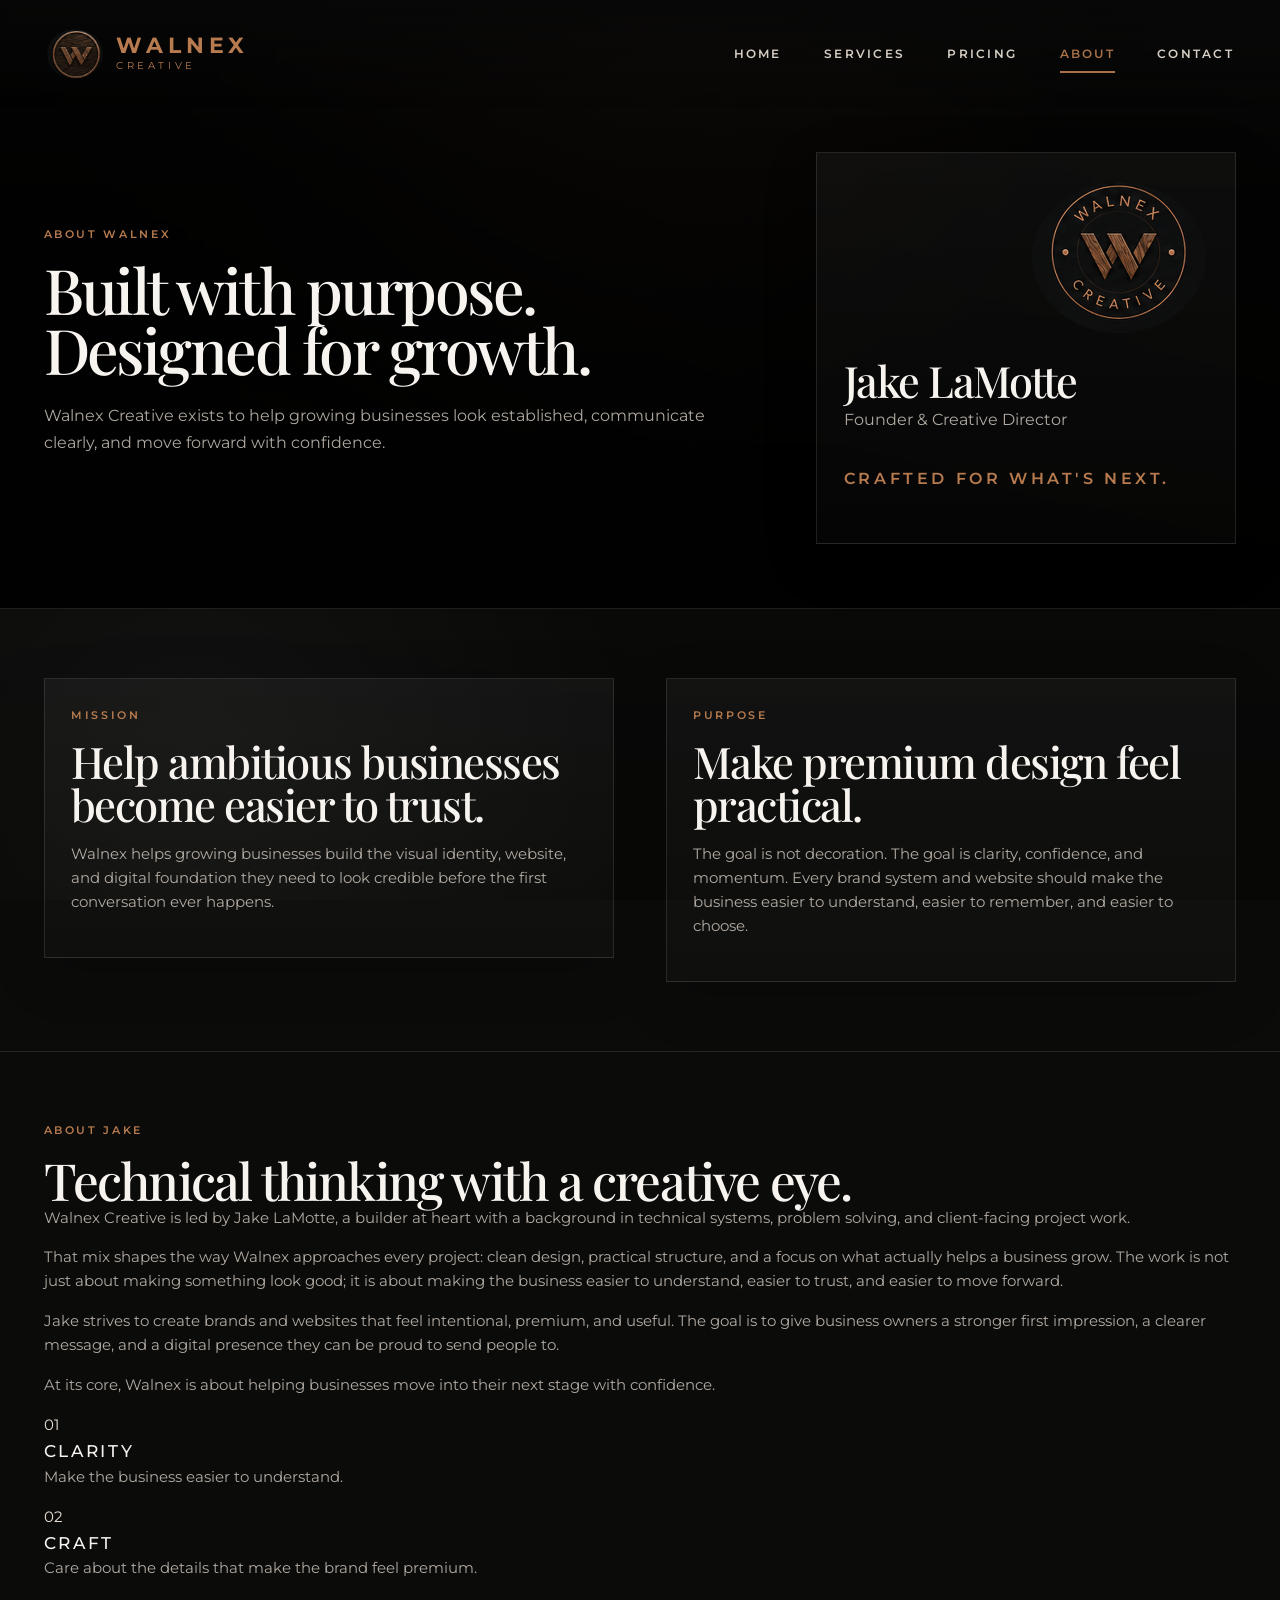
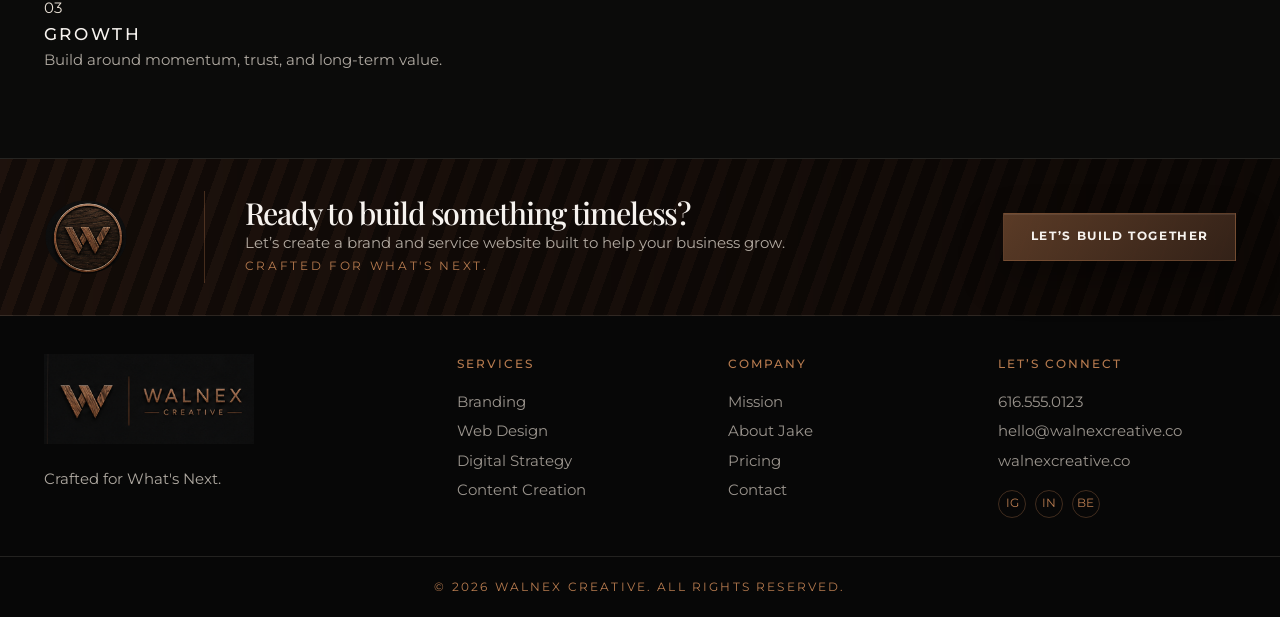
==== commit bc99f0b4: "Add files via upload" ====
--- a/about.html
+++ b/about.html
@@ -5,8 +5,8 @@
   <meta name="viewport" content="width=device-width, initial-scale=1.0" />
   <meta name="description" content="Mission, purpose, and founder bio for Walnex Creative." />
   <meta name="theme-color" content="#0b0b0a" />
-  <!-- Walnex Creative v2.8.4 -->
-  <title>About | Walnex Creative v2.8.4</title>
+  <!-- Walnex Creative v2.9 -->
+  <title>About | Walnex Creative v2.9</title>
   <link rel="preconnect" href="https://fonts.googleapis.com">
   <link rel="preconnect" href="https://fonts.gstatic.com" crossorigin>
   <link href="https://fonts.googleapis.com/css2?family=Montserrat:wght@300;400;500;600;700;800&family=Playfair+Display:wght@500;600;700;800&display=swap" rel="stylesheet">
@@ -61,19 +61,35 @@
   </article>
 </section>
 
-<section class="section bio-section" id="bio">
-  <div class="bio-copy reveal">
+<section class="section about-jake-section" id="bio">
+  <div class="about-jake-intro reveal">
     <p class="eyebrow">About Jake</p>
     <h2>Technical thinking with a creative eye.</h2>
-    <p>Walnex Creative is led by Jake LaMotte, a builder at heart with a background in technical systems, problem solving, and client-facing project work. That mix shapes the way Walnex approaches every project: clean design, practical structure, and a focus on what actually helps a business grow.</p>
-    <p>Jake strives to create brands and websites that feel intentional, premium, and useful. The work is meant to give business owners a stronger first impression, a clearer message, and a digital presence they can be proud to send people to.</p>
+    <p class="lead-bio">Walnex Creative is led by Jake LaMotte, a builder at heart with a background in technical systems, problem solving, and client-facing project work.</p>
+  </div>
+
+  <div class="about-jake-copy reveal">
+    <p>That mix shapes the way Walnex approaches every project: clean design, practical structure, and a focus on what actually helps a business grow. The work is not just about making something look good; it is about making the business easier to understand, easier to trust, and easier to move forward.</p>
+    <p>Jake strives to create brands and websites that feel intentional, premium, and useful. The goal is to give business owners a stronger first impression, a clearer message, and a digital presence they can be proud to send people to.</p>
     <p>At its core, Walnex is about helping businesses move into their next stage with confidence.</p>
   </div>
 
-  <div class="bio-values reveal">
-    <article><span>01</span><h3>Clarity</h3><p>Make the business easier to understand.</p></article>
-    <article><span>02</span><h3>Craft</h3><p>Care about details that make the brand feel premium.</p></article>
-    <article><span>03</span><h3>Growth</h3><p>Build around momentum, trust, and long-term value.</p></article>
+  <div class="about-values-grid reveal">
+    <article>
+      <span>01</span>
+      <h3>Clarity</h3>
+      <p>Make the business easier to understand.</p>
+    </article>
+    <article>
+      <span>02</span>
+      <h3>Craft</h3>
+      <p>Care about the details that make the brand feel premium.</p>
+    </article>
+    <article>
+      <span>03</span>
+      <h3>Growth</h3>
+      <p>Build around momentum, trust, and long-term value.</p>
+    </article>
   </div>
 </section>
 
--- a/assets/css/styles.css
+++ b/assets/css/styles.css
@@ -1110,7 +1110,7 @@
     radial-gradient(circle at 58% 20%, rgba(233,225,214,.12), transparent 30%),
     linear-gradient(90deg, rgba(0,0,0,.74) 0%, rgba(0,0,0,.52) 36%, rgba(0,0,0,.18) 64%, rgba(0,0,0,.56) 100%),
     linear-gradient(180deg, rgba(0,0,0,.12) 0%, rgba(0,0,0,.18) 40%, rgba(0,0,0,.74) 100%),
-    url("../images/hero-approved-mountain-forest-v2-6.jpg") center top / cover no-repeat !important;
+    url("../images/hero-approved-mountain-forest-v2-6.jpg") center center / cover no-repeat !important;
   transform:none;
 }
 
@@ -1389,7 +1389,7 @@
   background:
     linear-gradient(90deg, rgba(0,0,0,.68) 0%, rgba(0,0,0,.48) 28%, rgba(0,0,0,.18) 58%, rgba(0,0,0,.36) 100%),
     linear-gradient(180deg, rgba(0,0,0,.08) 0%, rgba(0,0,0,.12) 42%, rgba(0,0,0,.42) 100%),
-    url("../images/hero-clean-mountain-forest-v2-8-3.jpg") 50% 8% / cover no-repeat !important;
+    url("../images/hero-clean-mountain-forest-v2-8-3.jpg") center center / cover no-repeat !important;
   transform:none;
 }
 
@@ -1440,3 +1440,163 @@
    Hero image compressed for GitHub browser upload.
    Removed unused legacy/reference images from the live package.
 */
+
+
+/* ================================
+   v2.8.4 page-purpose consolidation
+   ================================ */
+
+/* User-approved manual hero position: keep mountain peak visible */
+.hero-v26 .hero-bg{
+  background:
+    linear-gradient(90deg, rgba(0,0,0,.68) 0%, rgba(0,0,0,.48) 28%, rgba(0,0,0,.18) 58%, rgba(0,0,0,.36) 100%),
+    linear-gradient(180deg, rgba(0,0,0,.08) 0%, rgba(0,0,0,.12) 42%, rgba(0,0,0,.42) 100%),
+    url("../images/hero-clean-mountain-forest-v2-8-3.jpg") 50% 0% / cover no-repeat !important;
+}
+
+.home-purpose,
+.home-cta-split,
+.pricing-intro,
+.terms-preview,
+.mission-grid,
+.bio-section{
+  display:grid;
+  grid-template-columns:minmax(245px, 30%) 1fr;
+  gap:clamp(2rem,4vw,4rem);
+  align-items:start;
+}
+
+.purpose-grid,
+.service-card-grid{
+  display:grid;
+  grid-template-columns:repeat(3,1fr);
+  gap:1rem;
+}
+
+.purpose-card,
+.service-card,
+.mission-card,
+.mini-panel,
+.about-profile-card{
+  background:linear-gradient(180deg, rgba(255,255,255,.045), rgba(255,255,255,.018));
+  border:1px solid var(--line-soft);
+  padding:1.65rem;
+  box-shadow:0 16px 50px rgba(0,0,0,.18);
+}
+
+.purpose-card span,
+.bio-values span{
+  display:block;
+  color:var(--copper);
+  font-family:var(--serif);
+  font-size:2.4rem;
+  line-height:1;
+  margin-bottom:1rem;
+}
+
+.purpose-card h3,
+.bio-values h3{
+  color:var(--ivory);
+  margin-bottom:.75rem;
+}
+
+.home-cta-split,
+.terms-preview,
+.mission-grid{
+  grid-template-columns:repeat(2,1fr);
+}
+
+.package-section{
+  display:none !important;
+}
+
+.price-card ul{
+  margin:1rem 0 0;
+  padding-left:1.1rem;
+  color:rgba(233,225,214,.68);
+}
+
+.price-card li{
+  margin:.35rem 0;
+}
+
+.about-profile-card{
+  align-self:stretch;
+  display:flex;
+  flex-direction:column;
+  justify-content:center;
+}
+
+.about-profile-card img{
+  width:180px;
+  margin:0 0 1.4rem auto;
+}
+
+.about-profile-card h2{
+  font-size:2.7rem;
+  margin-bottom:.25rem;
+}
+
+.mission-card h2{
+  font-size:clamp(2rem,3.4vw,3.8rem);
+  margin-bottom:1rem;
+}
+
+.bio-copy p:not(.eyebrow){
+  max-width:760px;
+  font-size:1.02rem;
+}
+
+.bio-values{
+  display:grid;
+  gap:1rem;
+}
+
+.bio-values article{
+  background:linear-gradient(180deg, rgba(255,255,255,.045), rgba(255,255,255,.018));
+  border:1px solid var(--line-soft);
+  padding:1.4rem;
+}
+
+.bio-values p{
+  margin:0;
+}
+
+/* No public client portfolio on this version */
+.work-preview,
+.case-grid,
+.case-card,
+.portfolio-grid,
+.portfolio-card{
+  display:none !important;
+}
+
+/* Pricing page nav active is handled by HTML; this prevents stale old CSS/browser confusion */
+.site-nav a[href="pricing.html"].active::after{
+  transform:scaleX(1);
+}
+
+@media (max-width:1050px){
+  .home-purpose,
+  .home-cta-split,
+  .pricing-intro,
+  .terms-preview,
+  .mission-grid,
+  .bio-section{
+    grid-template-columns:1fr;
+  }
+  .purpose-grid,
+  .service-card-grid{
+    grid-template-columns:repeat(2,1fr);
+  }
+}
+
+@media (max-width:820px){
+  .purpose-grid,
+  .service-card-grid,
+  .home-cta-split,
+  .terms-preview,
+  .mission-grid{
+    grid-template-columns:1fr;
+  }
+}
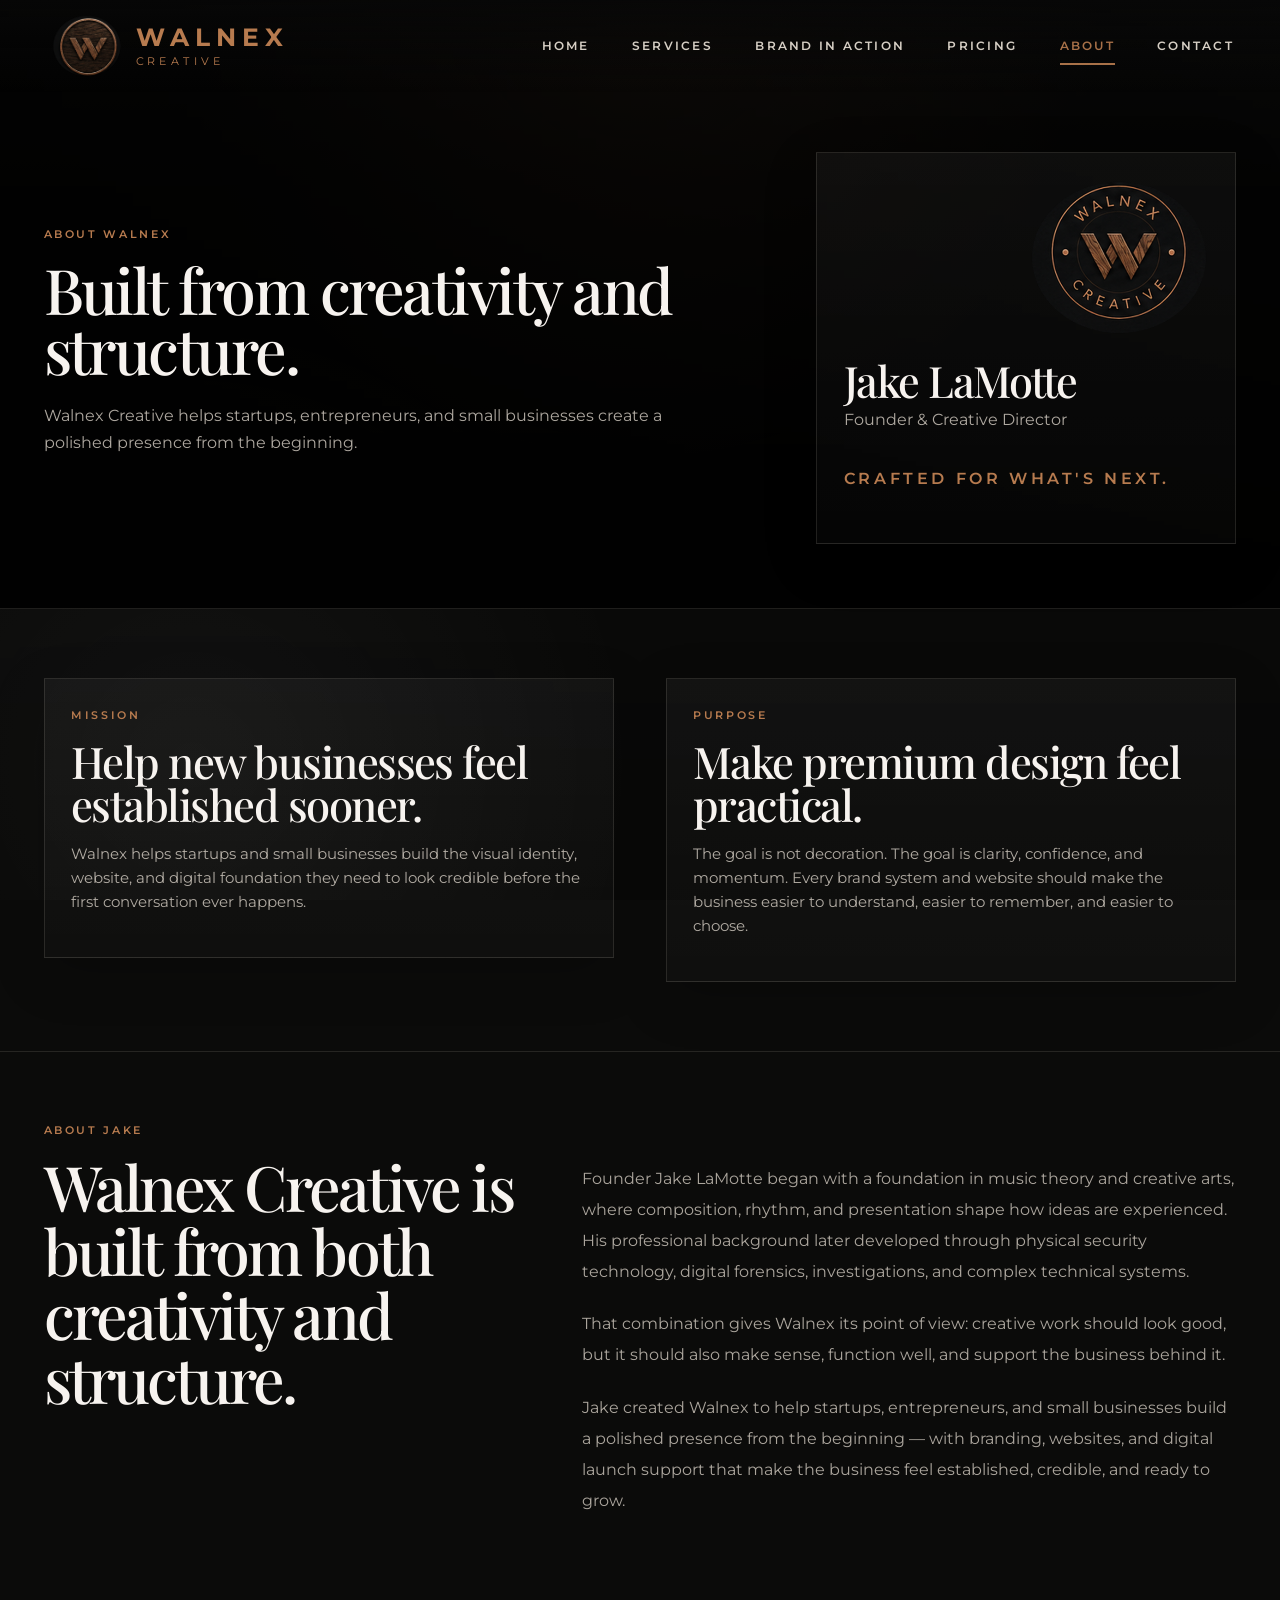
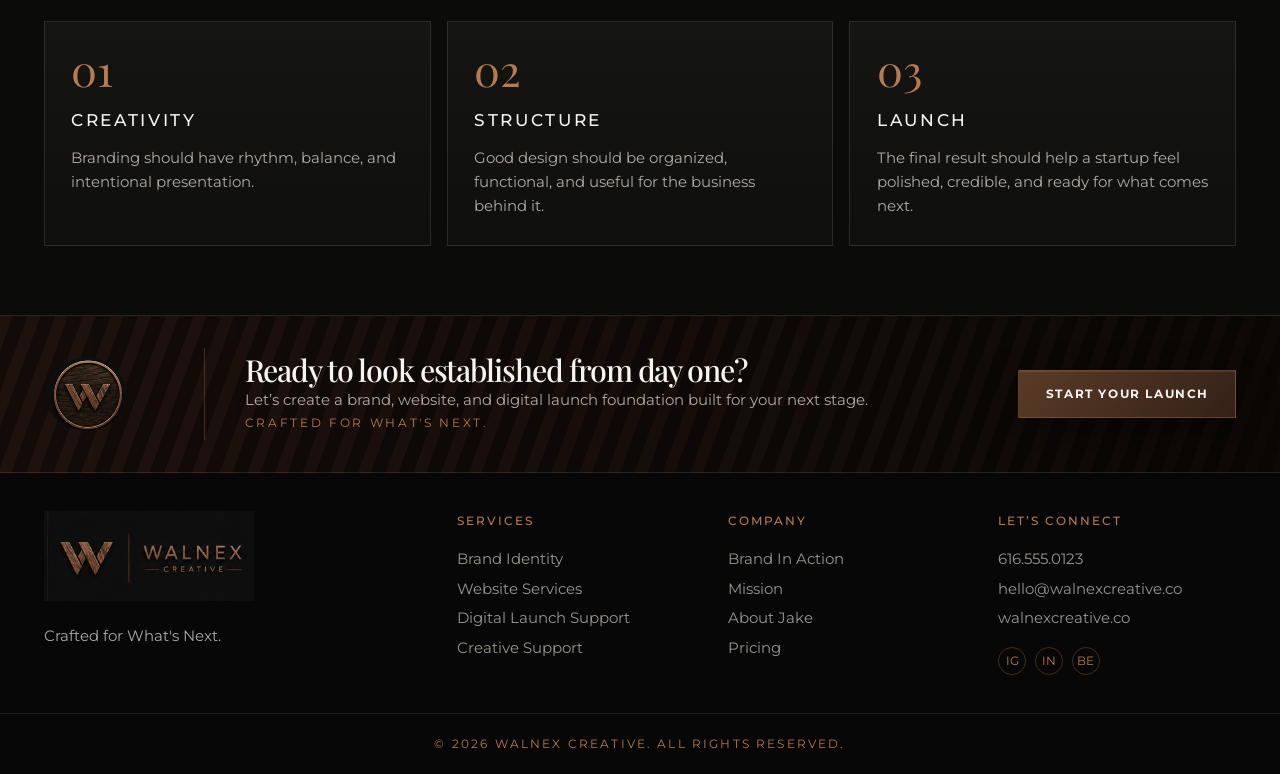
==== commit ac6aafb0: "Add files via upload" ====
--- a/about.html
+++ b/about.html
@@ -5,8 +5,8 @@
   <meta name="viewport" content="width=device-width, initial-scale=1.0" />
   <meta name="description" content="Mission, purpose, and founder bio for Walnex Creative." />
   <meta name="theme-color" content="#0b0b0a" />
-  <!-- Walnex Creative v2.9 -->
-  <title>About | Walnex Creative v2.9</title>
+  <!-- Walnex Creative v3.0 -->
+  <title>About | Walnex Creative v3.0</title>
   <link rel="preconnect" href="https://fonts.googleapis.com">
   <link rel="preconnect" href="https://fonts.gstatic.com" crossorigin>
   <link href="https://fonts.googleapis.com/css2?family=Montserrat:wght@300;400;500;600;700;800&family=Playfair+Display:wght@500;600;700;800&display=swap" rel="stylesheet">
@@ -26,6 +26,7 @@
   <nav class="site-nav" id="site-nav" aria-label="Primary navigation">
     <a class="" href="index.html">Home</a>
     <a class="" href="services.html">Services</a>
+    <a class="" href="applications.html">Brand In Action</a>
     <a class="" href="pricing.html">Pricing</a>
     <a class="active" href="about.html">About</a>
     <a class="" href="contact.html">Contact</a>
@@ -36,8 +37,8 @@
 <section class="page-hero split-hero">
   <div class="reveal">
     <p class="eyebrow">About Walnex</p>
-    <h1>Built with purpose. Designed for growth.</h1>
-    <p>Walnex Creative exists to help growing businesses look established, communicate clearly, and move forward with confidence.</p>
+    <h1>Built from creativity and structure.</h1>
+    <p>Walnex Creative helps startups, entrepreneurs, and small businesses create a polished presence from the beginning.</p>
   </div>
   <div class="about-profile-card reveal">
     <img src="assets/images/walnex-stamp.png" alt="" />
@@ -50,8 +51,8 @@
 <section class="section mission-grid">
   <article class="mission-card reveal">
     <p class="eyebrow">Mission</p>
-    <h2>Help ambitious businesses become easier to trust.</h2>
-    <p>Walnex helps growing businesses build the visual identity, website, and digital foundation they need to look credible before the first conversation ever happens.</p>
+    <h2>Help new businesses feel established sooner.</h2>
+    <p>Walnex helps startups and small businesses build the visual identity, website, and digital foundation they need to look credible before the first conversation ever happens.</p>
   </article>
 
   <article class="mission-card reveal">
@@ -64,31 +65,30 @@
 <section class="section about-jake-section" id="bio">
   <div class="about-jake-intro reveal">
     <p class="eyebrow">About Jake</p>
-    <h2>Technical thinking with a creative eye.</h2>
-    <p class="lead-bio">Walnex Creative is led by Jake LaMotte, a builder at heart with a background in technical systems, problem solving, and client-facing project work.</p>
+    <h2>Walnex Creative is built from both creativity and structure.</h2>
   </div>
 
   <div class="about-jake-copy reveal">
-    <p>That mix shapes the way Walnex approaches every project: clean design, practical structure, and a focus on what actually helps a business grow. The work is not just about making something look good; it is about making the business easier to understand, easier to trust, and easier to move forward.</p>
-    <p>Jake strives to create brands and websites that feel intentional, premium, and useful. The goal is to give business owners a stronger first impression, a clearer message, and a digital presence they can be proud to send people to.</p>
-    <p>At its core, Walnex is about helping businesses move into their next stage with confidence.</p>
+    <p>Founder Jake LaMotte began with a foundation in music theory and creative arts, where composition, rhythm, and presentation shape how ideas are experienced. His professional background later developed through physical security technology, digital forensics, investigations, and complex technical systems.</p>
+    <p>That combination gives Walnex its point of view: creative work should look good, but it should also make sense, function well, and support the business behind it.</p>
+    <p>Jake created Walnex to help startups, entrepreneurs, and small businesses build a polished presence from the beginning — with branding, websites, and digital launch support that make the business feel established, credible, and ready to grow.</p>
   </div>
 
   <div class="about-values-grid reveal">
     <article>
       <span>01</span>
-      <h3>Clarity</h3>
-      <p>Make the business easier to understand.</p>
+      <h3>Creativity</h3>
+      <p>Branding should have rhythm, balance, and intentional presentation.</p>
     </article>
     <article>
       <span>02</span>
-      <h3>Craft</h3>
-      <p>Care about the details that make the brand feel premium.</p>
+      <h3>Structure</h3>
+      <p>Good design should be organized, functional, and useful for the business behind it.</p>
     </article>
     <article>
       <span>03</span>
-      <h3>Growth</h3>
-      <p>Build around momentum, trust, and long-term value.</p>
+      <h3>Launch</h3>
+      <p>The final result should help a startup feel polished, credible, and ready for what comes next.</p>
     </article>
   </div>
 </section>
@@ -99,11 +99,11 @@
     <img src="assets/images/walnex-mark-round.png" alt="" />
     <div class="footer-rule"></div>
     <div>
-      <h2>Ready to build something timeless?</h2>
-      <p>Let’s create a brand and service website built to help your business grow.</p>
+      <h2>Ready to look established from day one?</h2>
+      <p>Let’s create a brand, website, and digital launch foundation built for your next stage.</p>
       <p class="footer-tagline">Crafted for What's Next.</p>
     </div>
-    <a class="button wood-button" href="contact.html">Let’s build together</a>
+    <a class="button wood-button" href="contact.html">Start your launch</a>
   </div>
   <div class="footer-main">
     <div class="footer-brand">
@@ -112,17 +112,17 @@
     </div>
     <div>
       <h3>Services</h3>
-      <a href="services.html#branding">Branding</a>
-      <a href="services.html#web">Web Design</a>
-      <a href="services.html#strategy">Digital Strategy</a>
-      <a href="services.html#content">Content Creation</a>
+      <a href="services.html#branding">Brand Identity</a>
+      <a href="services.html#web">Website Services</a>
+      <a href="services.html#launch">Digital Launch Support</a>
+      <a href="services.html#content">Creative Support</a>
     </div>
     <div>
       <h3>Company</h3>
+      <a href="applications.html">Brand In Action</a>
       <a href="about.html">Mission</a>
       <a href="about.html#bio">About Jake</a>
       <a href="pricing.html">Pricing</a>
-      <a href="contact.html">Contact</a>
     </div>
     <div>
       <h3>Let’s Connect</h3>
--- a/assets/css/styles.css
+++ b/assets/css/styles.css
@@ -1600,3 +1600,303 @@
     grid-template-columns:1fr;
   }
 }
+
+
+/* ================================
+   v2.9 refinement pass
+   ================================ */
+
+/* Keep the approved hero crop with mountain peak visible */
+.hero-v26 .hero-bg{
+  background:
+    linear-gradient(90deg, rgba(0,0,0,.68) 0%, rgba(0,0,0,.48) 28%, rgba(0,0,0,.18) 58%, rgba(0,0,0,.36) 100%),
+    linear-gradient(180deg, rgba(0,0,0,.08) 0%, rgba(0,0,0,.12) 42%, rgba(0,0,0,.42) 100%),
+    url("../images/hero-clean-mountain-forest-v2-8-3.jpg") 50% 0% / cover no-repeat !important;
+}
+
+/* Larger header logo without increasing the header height */
+.site-header{
+  min-height:88px;
+  padding-top:1rem !important;
+  padding-bottom:1rem !important;
+  overflow:visible;
+}
+
+.brand{
+  transform:scale(1.16);
+  transform-origin:left center;
+  margin-left:.35rem;
+}
+
+.brand-badge{
+  width:60px !important;
+  height:60px !important;
+}
+
+.brand-copy strong{
+  font-size:1.36rem !important;
+  letter-spacing:.22em;
+}
+
+.brand-copy small{
+  font-size:.60rem !important;
+  letter-spacing:.34em;
+}
+
+.site-nav{
+  align-items:center;
+}
+
+/* Home CTA panels: fix oversized headings and text overlap */
+.home-cta-split{
+  display:grid;
+  grid-template-columns:repeat(2, minmax(0, 1fr));
+  gap:2.1rem;
+}
+
+.home-cta-split .mini-panel{
+  min-height:245px;
+  display:flex;
+  flex-direction:column;
+  align-items:flex-start;
+  justify-content:flex-start;
+  padding:2rem;
+}
+
+.home-cta-split .mini-panel h2{
+  font-size:clamp(2.15rem, 3.2vw, 3.6rem);
+  line-height:1.02;
+  letter-spacing:-.04em;
+  margin:0 0 1rem;
+  max-width:680px;
+}
+
+.home-cta-split .mini-panel p:not(.eyebrow){
+  font-size:.95rem;
+  line-height:1.65;
+  margin:0 0 1.4rem;
+  max-width:640px;
+}
+
+.home-cta-split .mini-panel .text-link{
+  margin-top:auto;
+}
+
+/* Pricing page now mirrors the 4 service areas */
+.pricing-services-section{
+  display:grid;
+  grid-template-columns:minmax(240px, 27%) 1fr;
+  gap:clamp(2rem,4vw,4rem);
+  align-items:start;
+}
+
+.pricing-service-grid{
+  display:grid;
+  grid-template-columns:repeat(4, minmax(0, 1fr));
+  gap:1rem;
+}
+
+.pricing-service-card{
+  background:linear-gradient(180deg, rgba(255,255,255,.045), rgba(255,255,255,.018));
+  border:1px solid var(--line-soft);
+  padding:1.55rem;
+  min-height:455px;
+  display:flex;
+  flex-direction:column;
+  box-shadow:0 18px 60px rgba(0,0,0,.18);
+}
+
+.pricing-service-card.featured{
+  border-color:rgba(183,123,79,.72);
+  background:linear-gradient(180deg, rgba(183,123,79,.14), rgba(255,255,255,.025));
+}
+
+.pricing-service-card .circle-icon{
+  margin-bottom:1.1rem;
+}
+
+.pricing-service-card h3{
+  font-family:var(--serif);
+  text-transform:none;
+  letter-spacing:-.035em;
+  font-size:clamp(1.75rem,2.1vw,2.45rem);
+  margin:.25rem 0 .8rem;
+}
+
+.pricing-service-card strong{
+  display:block;
+  color:var(--copper);
+  font-family:var(--serif);
+  font-size:clamp(2rem,2.3vw,2.8rem);
+  font-weight:500;
+  line-height:1;
+  margin:.4rem 0 1.2rem;
+}
+
+.pricing-service-card ul{
+  margin:1rem 0 0;
+  padding-left:1.1rem;
+  color:rgba(233,225,214,.70);
+}
+
+.pricing-service-card li{
+  margin:.35rem 0;
+}
+
+.pricing-bundle-section{
+  display:grid;
+  grid-template-columns:minmax(280px, .75fr) 1fr;
+  gap:1rem;
+  align-items:stretch;
+}
+
+.bundle-card,
+.bundle-notes article{
+  background:linear-gradient(180deg, rgba(255,255,255,.045), rgba(255,255,255,.018));
+  border:1px solid var(--line-soft);
+  padding:2rem;
+}
+
+.bundle-card{
+  border-color:rgba(183,123,79,.55);
+}
+
+.bundle-card h2{
+  font-size:clamp(2.4rem,4vw,4.8rem);
+  margin-bottom:.6rem;
+}
+
+.bundle-card strong{
+  display:block;
+  color:var(--copper);
+  font-family:var(--serif);
+  font-size:clamp(2.2rem,3vw,3.4rem);
+  font-weight:500;
+  margin:.5rem 0 1rem;
+}
+
+.bundle-notes{
+  display:grid;
+  grid-template-columns:repeat(2, 1fr);
+  gap:1rem;
+}
+
+.bundle-notes h3{
+  color:var(--ivory);
+  margin-bottom:.65rem;
+}
+
+/* About Jake: open, readable layout */
+.about-jake-section{
+  display:grid;
+  grid-template-columns:minmax(260px, .42fr) .58fr;
+  gap:clamp(2rem,5vw,5.5rem);
+  align-items:start;
+}
+
+.about-jake-intro h2{
+  font-size:clamp(2.7rem,4.9vw,5.6rem);
+  line-height:1.02;
+  letter-spacing:-.045em;
+  margin-bottom:1.2rem;
+}
+
+.lead-bio{
+  font-size:1.2rem !important;
+  line-height:1.75 !important;
+  color:rgba(233,225,214,.82) !important;
+}
+
+.about-jake-copy{
+  max-width:820px;
+  padding-top:2.6rem;
+}
+
+.about-jake-copy p{
+  font-size:1.02rem;
+  line-height:1.9;
+  margin-bottom:1.35rem;
+  color:rgba(233,225,214,.72);
+}
+
+.about-values-grid{
+  grid-column:1 / -1;
+  display:grid;
+  grid-template-columns:repeat(3, 1fr);
+  gap:1rem;
+  margin-top:1.2rem;
+}
+
+.about-values-grid article{
+  background:linear-gradient(180deg, rgba(255,255,255,.045), rgba(255,255,255,.018));
+  border:1px solid var(--line-soft);
+  padding:1.65rem;
+  min-height:210px;
+}
+
+.about-values-grid span{
+  display:block;
+  color:var(--copper);
+  font-family:var(--serif);
+  font-size:2.7rem;
+  line-height:1;
+  margin-bottom:1rem;
+}
+
+.about-values-grid h3{
+  color:var(--ivory);
+  margin-bottom:.75rem;
+}
+
+.about-values-grid p{
+  margin:0;
+}
+
+/* Hide legacy layouts from prior versions if browser cache/content persists */
+.bio-section,
+.bio-values,
+.package-section,
+.price-grid.standalone{
+  display:none !important;
+}
+
+@media (max-width:1200px){
+  .pricing-service-grid{
+    grid-template-columns:repeat(2, minmax(0,1fr));
+  }
+}
+
+@media (max-width:1050px){
+  .pricing-services-section,
+  .pricing-bundle-section,
+  .about-jake-section{
+    grid-template-columns:1fr;
+  }
+
+  .about-jake-copy{
+    padding-top:0;
+  }
+}
+
+@media (max-width:820px){
+  .brand{
+    transform:scale(1.04);
+    margin-left:0;
+  }
+
+  .brand-badge{
+    width:50px !important;
+    height:50px !important;
+  }
+
+  .home-cta-split,
+  .bundle-notes,
+  .about-values-grid,
+  .pricing-service-grid{
+    grid-template-columns:1fr;
+  }
+
+  .home-cta-split .mini-panel h2{
+    font-size:clamp(2rem,10vw,3rem);
+  }
+}
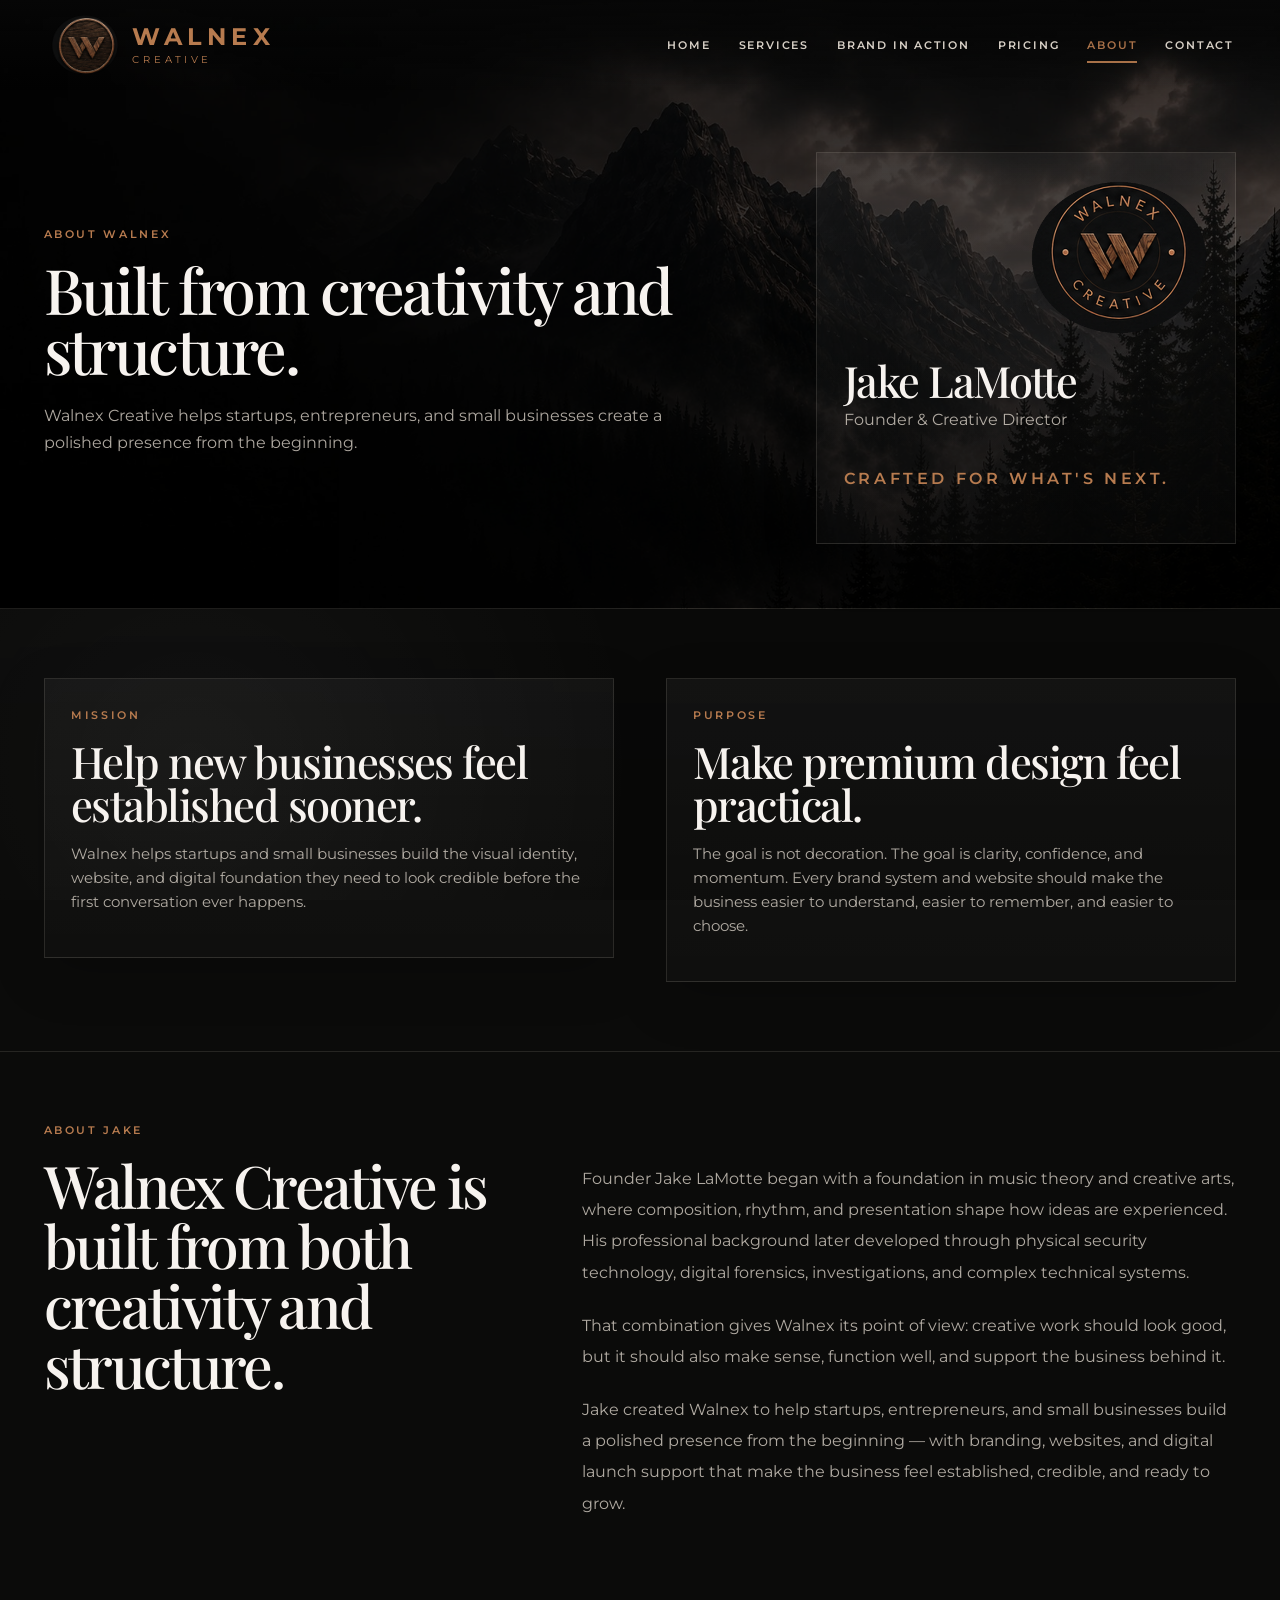
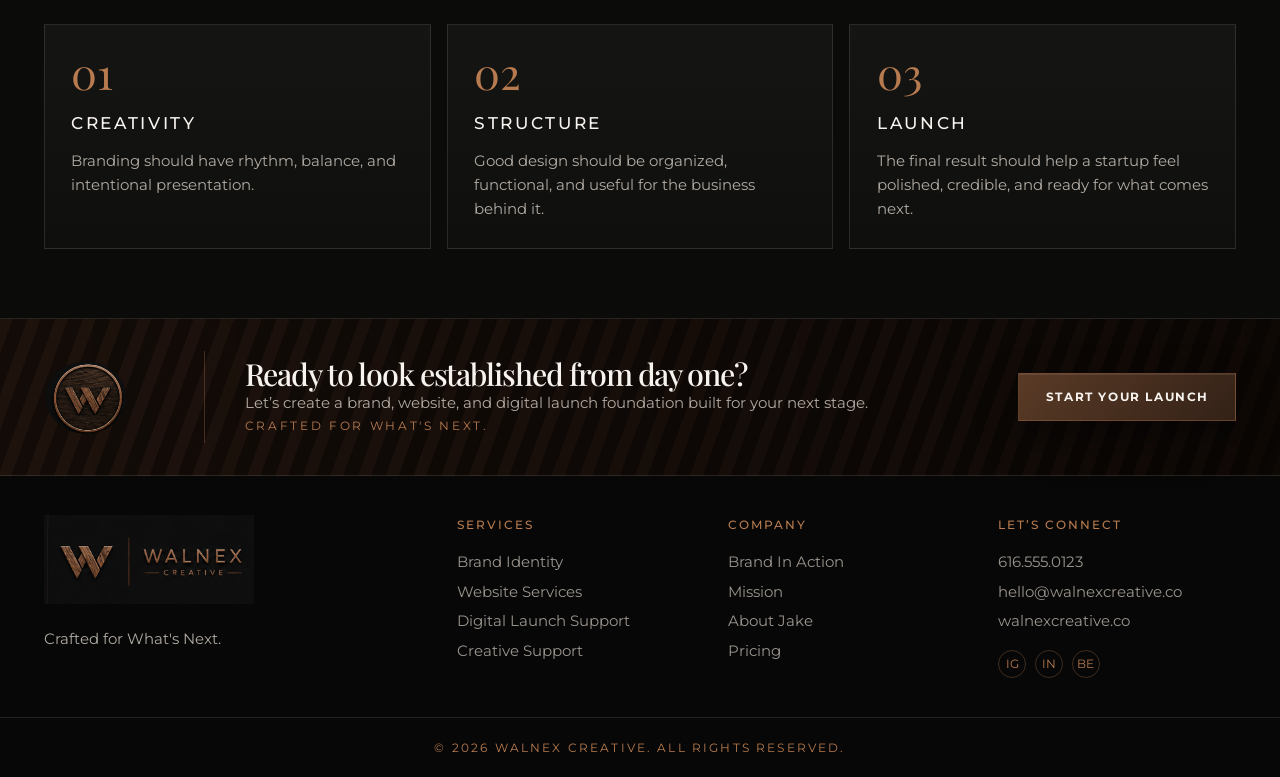
==== commit c7094862: "Add files via upload" ====
--- a/about.html
+++ b/about.html
@@ -5,8 +5,8 @@
   <meta name="viewport" content="width=device-width, initial-scale=1.0" />
   <meta name="description" content="Mission, purpose, and founder bio for Walnex Creative." />
   <meta name="theme-color" content="#0b0b0a" />
-  <!-- Walnex Creative v3.0 -->
-  <title>About | Walnex Creative v3.0</title>
+  <!-- Walnex Creative v3.1 -->
+  <title>About | Walnex Creative v3.1</title>
   <link rel="preconnect" href="https://fonts.googleapis.com">
   <link rel="preconnect" href="https://fonts.gstatic.com" crossorigin>
   <link href="https://fonts.googleapis.com/css2?family=Montserrat:wght@300;400;500;600;700;800&family=Playfair+Display:wght@500;600;700;800&display=swap" rel="stylesheet">
--- a/assets/css/styles.css
+++ b/assets/css/styles.css
@@ -1900,3 +1900,473 @@
     font-size:clamp(2rem,10vw,3rem);
   }
 }
+
+
+/* ================================
+   v3.0 launch/startup repositioning
+   ================================ */
+
+/* Keep approved hero position on homepage */
+.hero-v26 .hero-bg{
+  background:
+    linear-gradient(90deg, rgba(0,0,0,.68) 0%, rgba(0,0,0,.48) 28%, rgba(0,0,0,.18) 58%, rgba(0,0,0,.36) 100%),
+    linear-gradient(180deg, rgba(0,0,0,.08) 0%, rgba(0,0,0,.12) 42%, rgba(0,0,0,.42) 100%),
+    url("../images/hero-clean-mountain-forest-v2-8-3.jpg") 50% 0% / cover no-repeat !important;
+}
+
+/* Restore hero image to every interior page */
+.page-hero{
+  background:
+    linear-gradient(90deg, rgba(0,0,0,.82), rgba(0,0,0,.56)),
+    linear-gradient(180deg, rgba(0,0,0,.12), rgba(0,0,0,.72)),
+    url("../images/hero-clean-mountain-forest-v2-8-3.jpg") 50% 0% / cover no-repeat !important;
+}
+
+/* Nav adjustment for added Brand In Action item */
+.site-nav{
+  gap:1.75rem;
+}
+
+.site-nav a{
+  font-size:.70rem;
+  letter-spacing:.16em;
+}
+
+/* Larger header mark while preserving current header height */
+.site-header{
+  min-height:88px;
+  padding-top:.95rem !important;
+  padding-bottom:.95rem !important;
+  overflow:visible;
+}
+
+.brand{
+  transform:scale(1.13);
+  transform-origin:left center;
+  margin-left:.3rem;
+}
+
+.brand-badge{
+  width:60px !important;
+  height:60px !important;
+}
+
+.brand-copy strong{
+  font-size:1.33rem !important;
+}
+
+.brand-copy small{
+  font-size:.58rem !important;
+}
+
+/* Home CTA panels readability */
+.home-cta-split{
+  display:grid;
+  grid-template-columns:repeat(2, minmax(0, 1fr));
+  gap:2.1rem;
+}
+
+.home-cta-split .mini-panel{
+  min-height:260px;
+  display:flex;
+  flex-direction:column;
+  padding:2rem;
+}
+
+.home-cta-split .mini-panel h2{
+  font-size:clamp(2rem, 3vw, 3.3rem);
+  line-height:1.04;
+  margin:0 0 1rem;
+}
+
+.home-cta-split .mini-panel p:not(.eyebrow){
+  font-size:.95rem;
+  line-height:1.65;
+  margin:0 0 1.4rem;
+}
+
+.home-cta-split .mini-panel .text-link{
+  margin-top:auto;
+}
+
+/* Brand In Action page */
+.applications-intro,
+.usable-identity-section{
+  display:grid;
+  grid-template-columns:minmax(245px, 30%) 1fr;
+  gap:clamp(2rem,4vw,4rem);
+  align-items:start;
+}
+
+.application-benefits{
+  display:grid;
+  grid-template-columns:repeat(3, 1fr);
+  gap:1rem;
+}
+
+.benefit-card,
+.application-category,
+.identity-system-card{
+  background:linear-gradient(180deg, rgba(255,255,255,.045), rgba(255,255,255,.018));
+  border:1px solid var(--line-soft);
+  padding:1.65rem;
+  box-shadow:0 16px 50px rgba(0,0,0,.18);
+}
+
+.benefit-card span{
+  display:block;
+  color:var(--copper);
+  font-family:var(--serif);
+  font-size:2.5rem;
+  line-height:1;
+  margin-bottom:1rem;
+}
+
+.benefit-card h3,
+.application-category h2{
+  color:var(--ivory);
+  margin-bottom:.75rem;
+}
+
+.application-category-grid{
+  display:grid;
+  grid-template-columns:repeat(4, 1fr);
+  gap:1rem;
+}
+
+.application-category h2{
+  font-size:clamp(1.75rem,2.5vw,2.65rem);
+}
+
+.application-gallery-section{
+  display:grid;
+  grid-template-columns:minmax(245px, 27%) 1fr;
+  gap:clamp(2rem,4vw,4rem);
+  align-items:start;
+}
+
+.application-gallery{
+  display:grid;
+  grid-template-columns:repeat(3, 1fr);
+  gap:1rem;
+}
+
+.application-tile{
+  margin:0;
+  background:linear-gradient(180deg, rgba(255,255,255,.045), rgba(255,255,255,.018));
+  border:1px solid var(--line-soft);
+  overflow:hidden;
+  min-height:100%;
+  box-shadow:0 18px 60px rgba(0,0,0,.20);
+}
+
+.application-tile.large{
+  grid-row:span 2;
+}
+
+.application-tile.wide{
+  grid-column:span 2;
+}
+
+.application-tile img{
+  width:100%;
+  height:260px;
+  object-fit:cover;
+  filter:saturate(.92) contrast(1.02);
+}
+
+.application-tile.large img{
+  height:430px;
+}
+
+.application-tile.wide img{
+  height:300px;
+}
+
+.application-tile figcaption{
+  display:grid;
+  gap:.25rem;
+  padding:1.1rem 1.2rem 1.25rem;
+}
+
+.application-tile strong{
+  color:var(--ivory);
+  text-transform:uppercase;
+  letter-spacing:.14em;
+  font-size:.78rem;
+}
+
+.application-tile span{
+  color:rgba(233,225,214,.66);
+  font-size:.9rem;
+}
+
+.identity-list{
+  display:grid;
+  grid-template-columns:repeat(4, 1fr);
+  gap:.75rem;
+}
+
+.identity-list span{
+  display:flex;
+  align-items:center;
+  justify-content:center;
+  min-height:74px;
+  padding:1rem;
+  background:rgba(255,255,255,.035);
+  border:1px solid var(--line-soft);
+  color:var(--sand);
+  text-align:center;
+  text-transform:uppercase;
+  letter-spacing:.12em;
+  font-size:.74rem;
+  font-weight:700;
+}
+
+/* Pricing page updated for four service areas */
+.pricing-services-section{
+  display:grid;
+  grid-template-columns:minmax(240px, 27%) 1fr;
+  gap:clamp(2rem,4vw,4rem);
+  align-items:start;
+}
+
+.pricing-service-grid{
+  display:grid;
+  grid-template-columns:repeat(4, minmax(0, 1fr));
+  gap:1rem;
+}
+
+.pricing-service-card{
+  background:linear-gradient(180deg, rgba(255,255,255,.045), rgba(255,255,255,.018));
+  border:1px solid var(--line-soft);
+  padding:1.55rem;
+  min-height:455px;
+  display:flex;
+  flex-direction:column;
+  box-shadow:0 18px 60px rgba(0,0,0,.18);
+}
+
+.pricing-service-card.featured{
+  border-color:rgba(183,123,79,.72);
+  background:linear-gradient(180deg, rgba(183,123,79,.14), rgba(255,255,255,.025));
+}
+
+.pricing-service-card .circle-icon{
+  margin-bottom:1.1rem;
+}
+
+.pricing-service-card h3{
+  font-family:var(--serif);
+  text-transform:none;
+  letter-spacing:-.035em;
+  font-size:clamp(1.75rem,2.1vw,2.45rem);
+  margin:.25rem 0 .8rem;
+}
+
+.pricing-service-card strong{
+  display:block;
+  color:var(--copper);
+  font-family:var(--serif);
+  font-size:clamp(2rem,2.3vw,2.8rem);
+  font-weight:500;
+  line-height:1;
+  margin:.4rem 0 1.2rem;
+}
+
+.pricing-service-card ul{
+  margin:1rem 0 0;
+  padding-left:1.1rem;
+  color:rgba(233,225,214,.70);
+}
+
+.pricing-service-card li{
+  margin:.35rem 0;
+}
+
+.pricing-bundle-section{
+  display:grid;
+  grid-template-columns:minmax(280px, .75fr) 1fr;
+  gap:1rem;
+  align-items:stretch;
+}
+
+.bundle-card,
+.bundle-notes article{
+  background:linear-gradient(180deg, rgba(255,255,255,.045), rgba(255,255,255,.018));
+  border:1px solid var(--line-soft);
+  padding:2rem;
+}
+
+.bundle-card{
+  border-color:rgba(183,123,79,.55);
+}
+
+.bundle-card h2{
+  font-size:clamp(2.4rem,4vw,4.8rem);
+  margin-bottom:.6rem;
+}
+
+.bundle-card strong{
+  display:block;
+  color:var(--copper);
+  font-family:var(--serif);
+  font-size:clamp(2.2rem,3vw,3.4rem);
+  font-weight:500;
+  margin:.5rem 0 1rem;
+}
+
+.bundle-notes{
+  display:grid;
+  grid-template-columns:repeat(2, 1fr);
+  gap:1rem;
+}
+
+.bundle-notes h3{
+  color:var(--ivory);
+  margin-bottom:.65rem;
+}
+
+/* About page updated bio layout */
+.about-jake-section{
+  display:grid;
+  grid-template-columns:minmax(260px, .42fr) .58fr;
+  gap:clamp(2rem,5vw,5.5rem);
+  align-items:start;
+}
+
+.about-jake-intro h2{
+  font-size:clamp(2.55rem,4.6vw,5.25rem);
+  line-height:1.02;
+  letter-spacing:-.045em;
+  margin-bottom:1.2rem;
+}
+
+.about-jake-copy{
+  max-width:850px;
+  padding-top:2.6rem;
+}
+
+.about-jake-copy p{
+  font-size:1.03rem;
+  line-height:1.9;
+  margin-bottom:1.35rem;
+  color:rgba(233,225,214,.74);
+}
+
+.about-values-grid{
+  grid-column:1 / -1;
+  display:grid;
+  grid-template-columns:repeat(3, 1fr);
+  gap:1rem;
+  margin-top:1.2rem;
+}
+
+.about-values-grid article{
+  background:linear-gradient(180deg, rgba(255,255,255,.045), rgba(255,255,255,.018));
+  border:1px solid var(--line-soft);
+  padding:1.65rem;
+  min-height:210px;
+}
+
+.about-values-grid span{
+  display:block;
+  color:var(--copper);
+  font-family:var(--serif);
+  font-size:2.7rem;
+  line-height:1;
+  margin-bottom:1rem;
+}
+
+.about-values-grid h3{
+  color:var(--ivory);
+  margin-bottom:.75rem;
+}
+
+/* Remove old strategy/portfolio remnants from previous versions */
+.bio-section,
+.bio-values,
+.package-section,
+.price-grid.standalone,
+.work-preview,
+.case-grid,
+.case-card,
+.portfolio-grid,
+.portfolio-card{
+  display:none !important;
+}
+
+@media (max-width:1250px){
+  .pricing-service-grid,
+  .application-category-grid{
+    grid-template-columns:repeat(2, minmax(0, 1fr));
+  }
+
+  .application-gallery{
+    grid-template-columns:repeat(2, 1fr);
+  }
+
+  .application-tile.large,
+  .application-tile.wide{
+    grid-column:auto;
+    grid-row:auto;
+  }
+
+  .application-tile.large img,
+  .application-tile.wide img{
+    height:280px;
+  }
+}
+
+@media (max-width:1050px){
+  .applications-intro,
+  .application-gallery-section,
+  .usable-identity-section,
+  .pricing-services-section,
+  .pricing-bundle-section,
+  .about-jake-section{
+    grid-template-columns:1fr;
+  }
+
+  .about-jake-copy{
+    padding-top:0;
+  }
+
+  .application-benefits,
+  .identity-list{
+    grid-template-columns:repeat(2, 1fr);
+  }
+}
+
+@media (max-width:900px){
+  .site-nav{
+    gap:0;
+  }
+}
+
+@media (max-width:820px){
+  .brand{
+    transform:scale(1.04);
+    margin-left:0;
+  }
+
+  .brand-badge{
+    width:50px !important;
+    height:50px !important;
+  }
+
+  .home-cta-split,
+  .bundle-notes,
+  .about-values-grid,
+  .pricing-service-grid,
+  .application-category-grid,
+  .application-benefits,
+  .application-gallery,
+  .identity-list{
+    grid-template-columns:1fr;
+  }
+
+  .home-cta-split .mini-panel h2{
+    font-size:clamp(2rem,10vw,3rem);
+  }
+}
